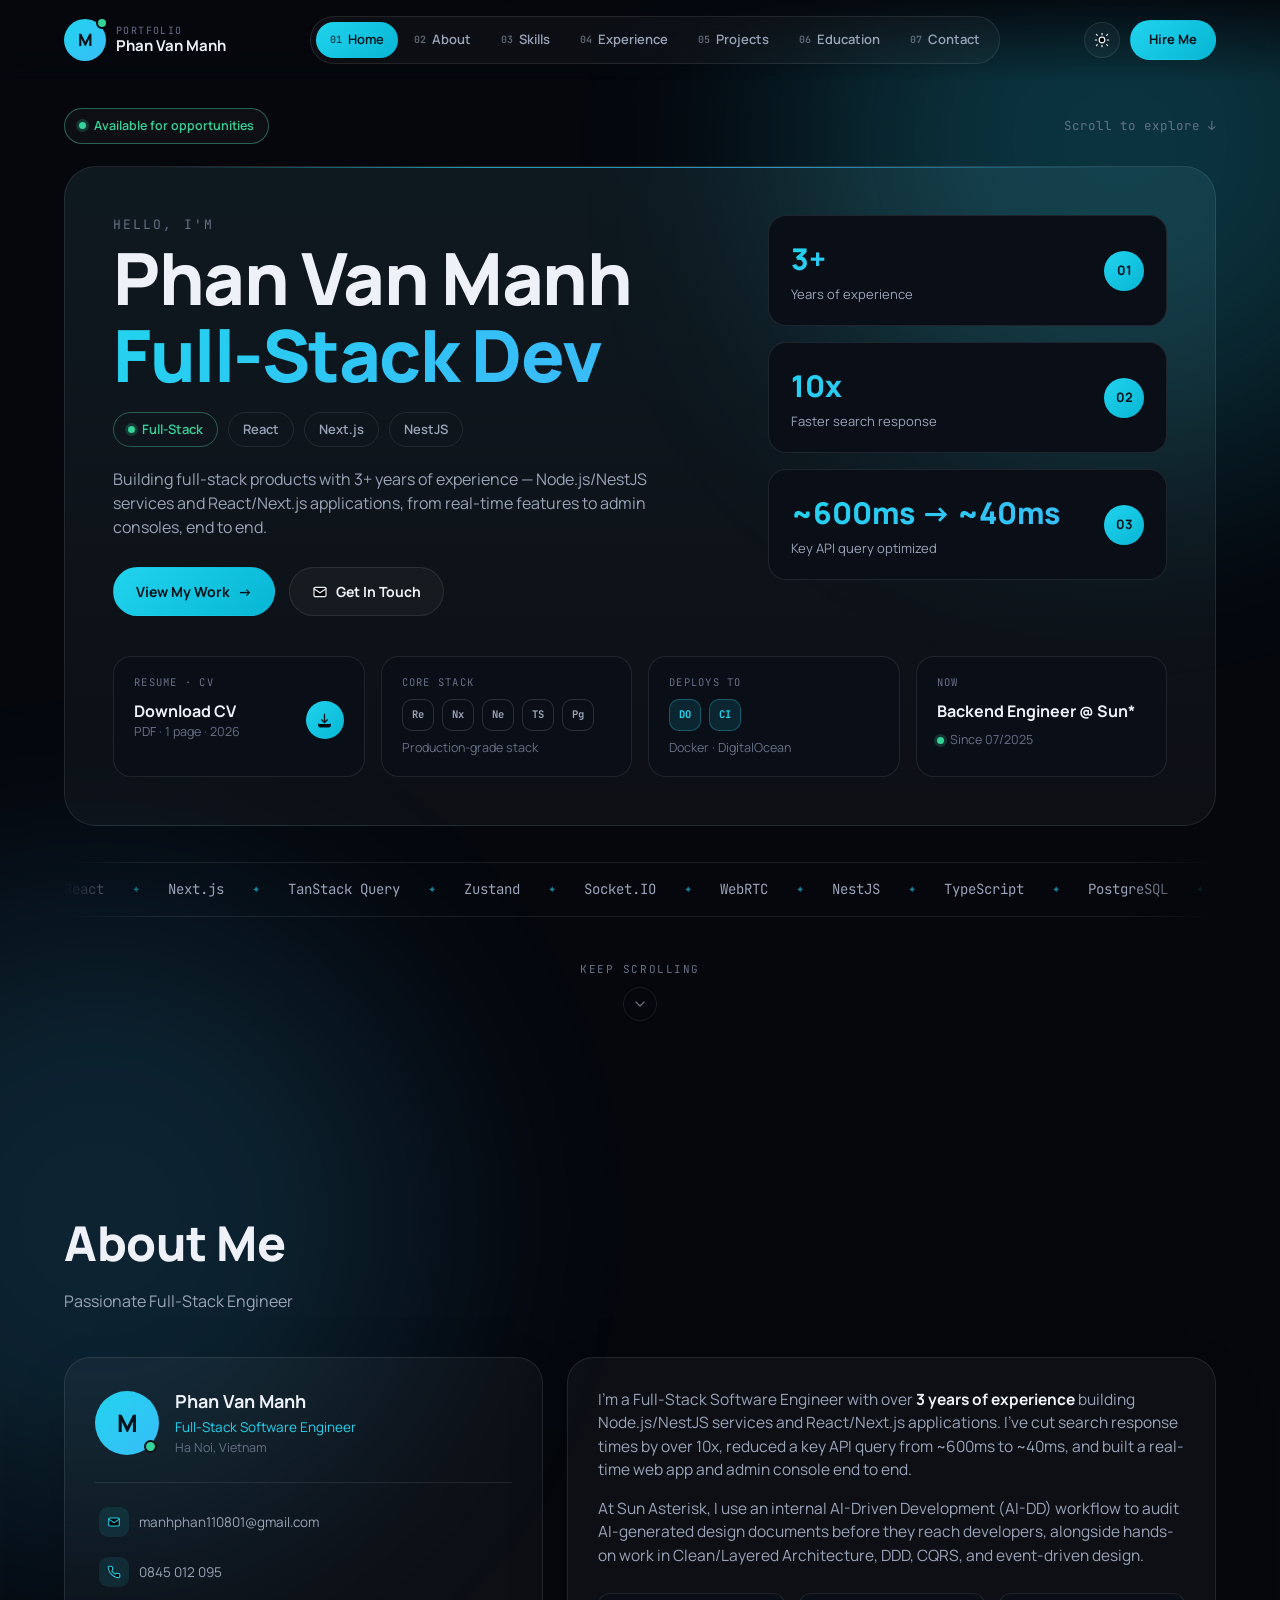
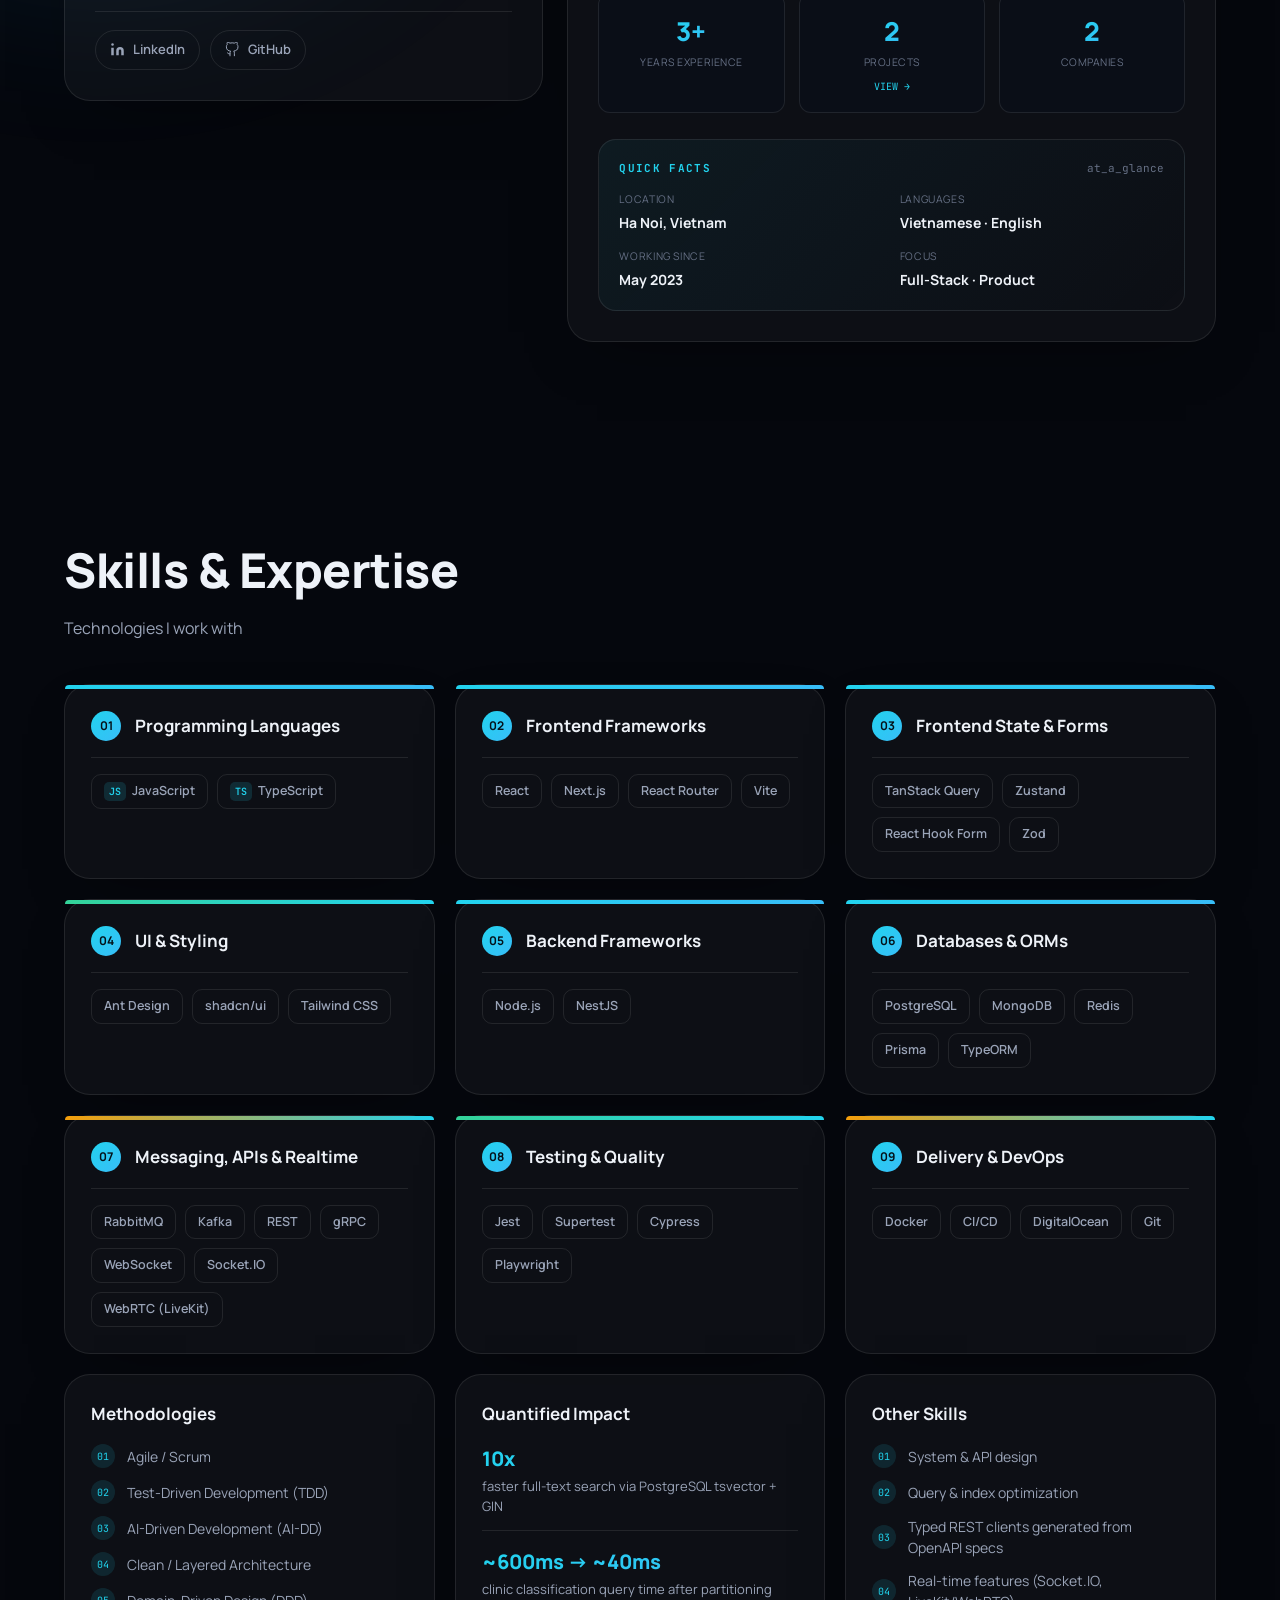
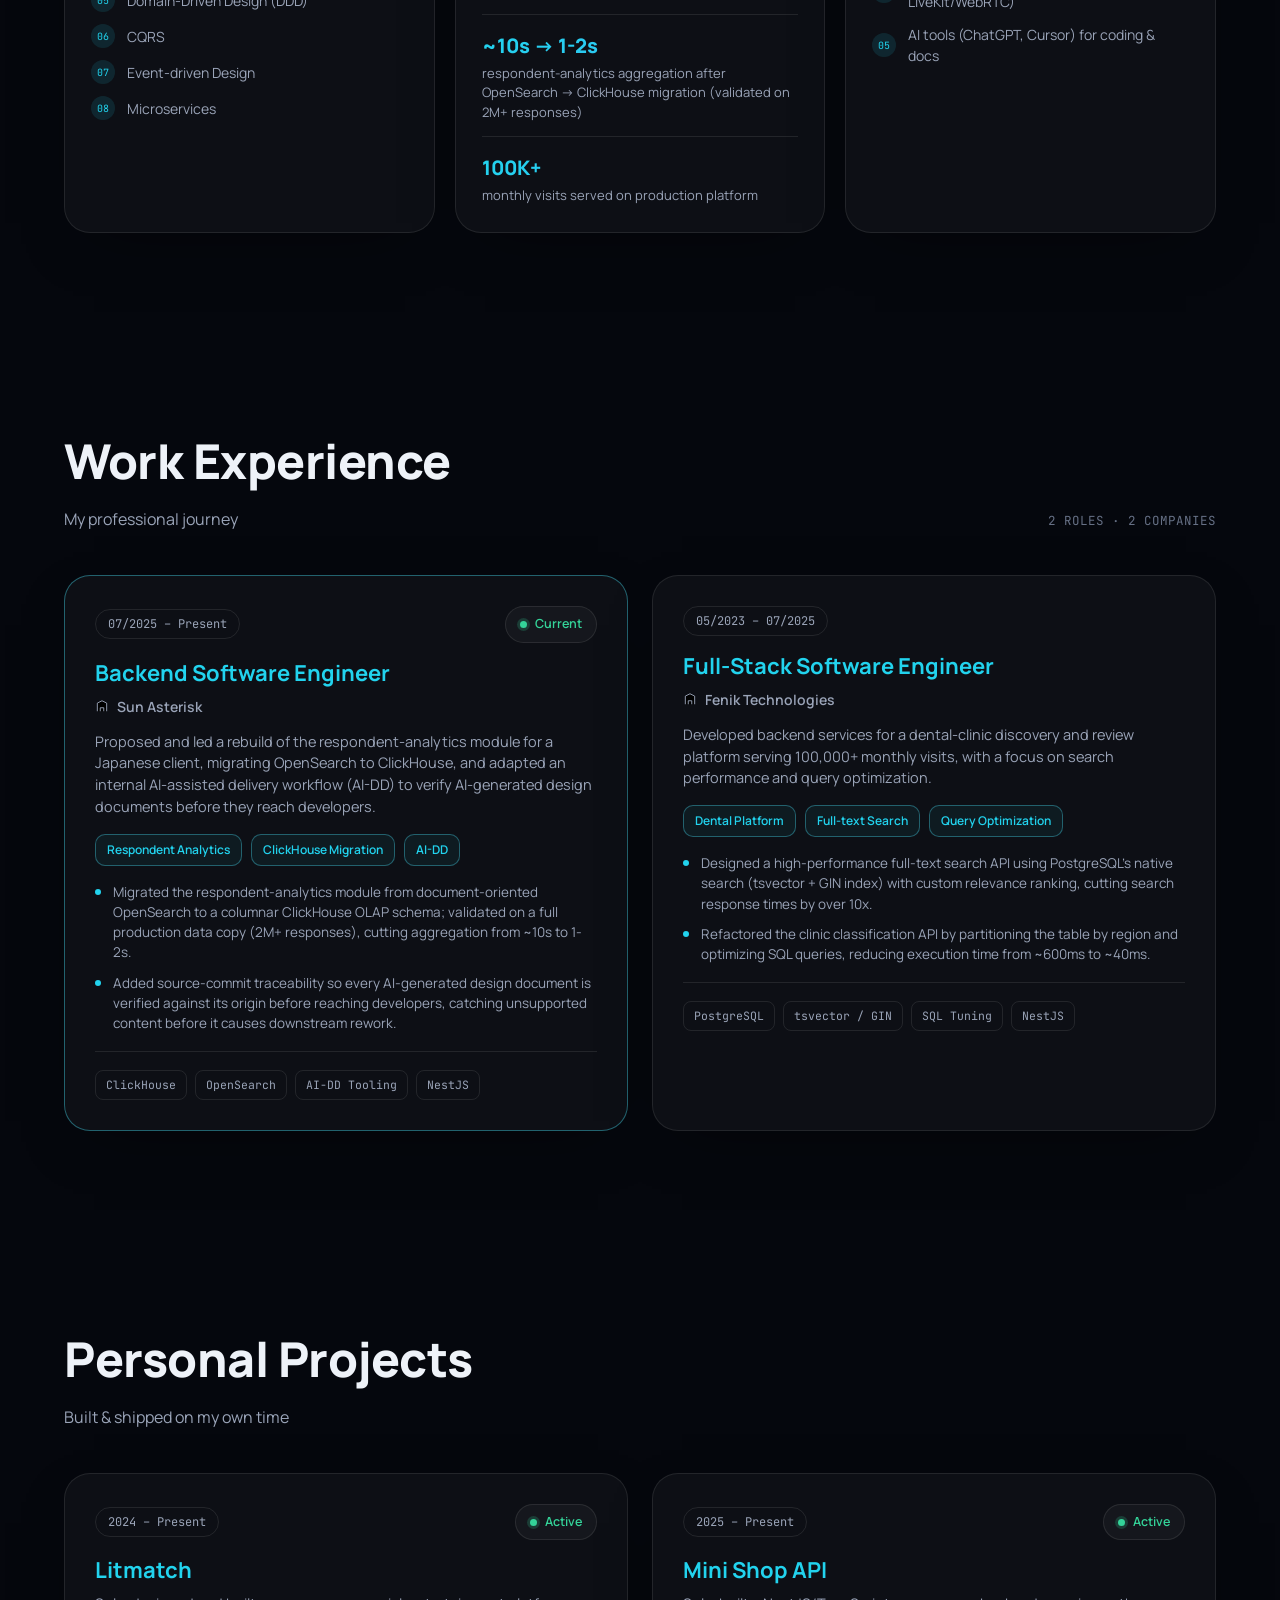
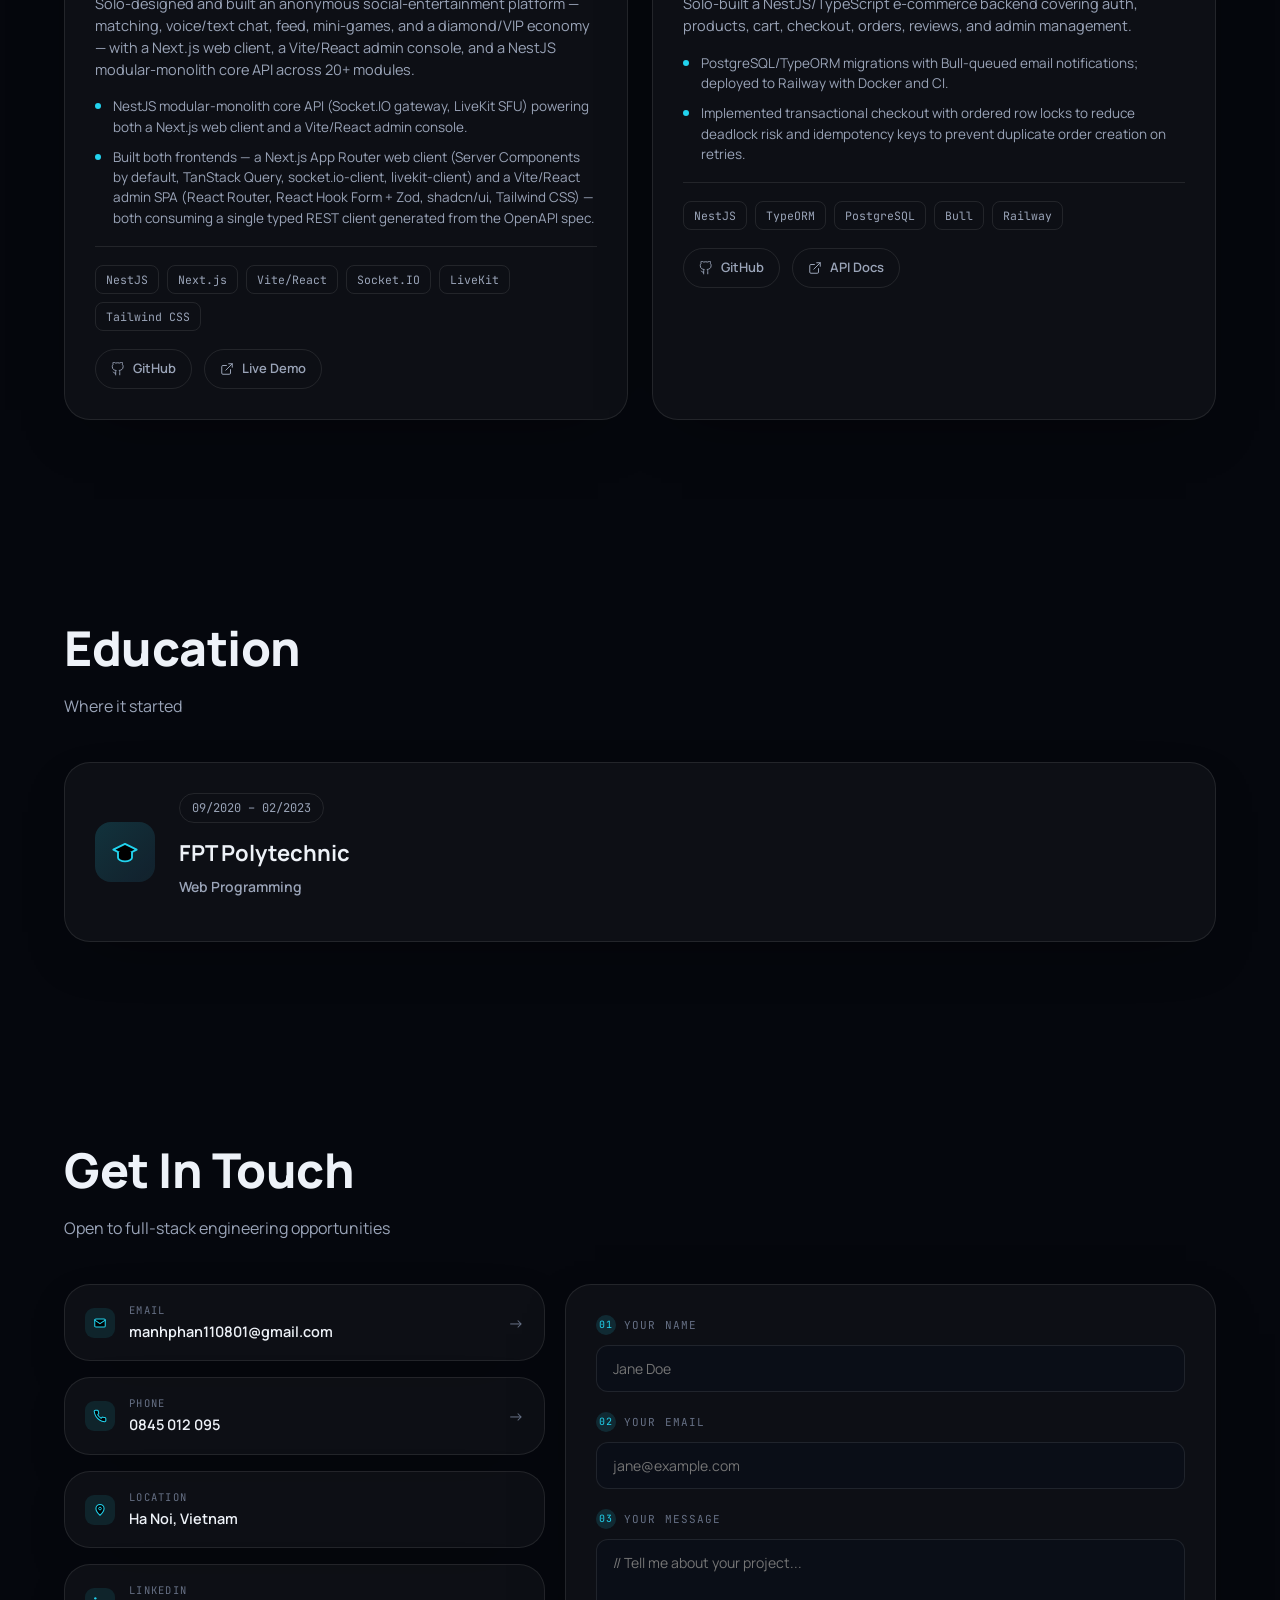
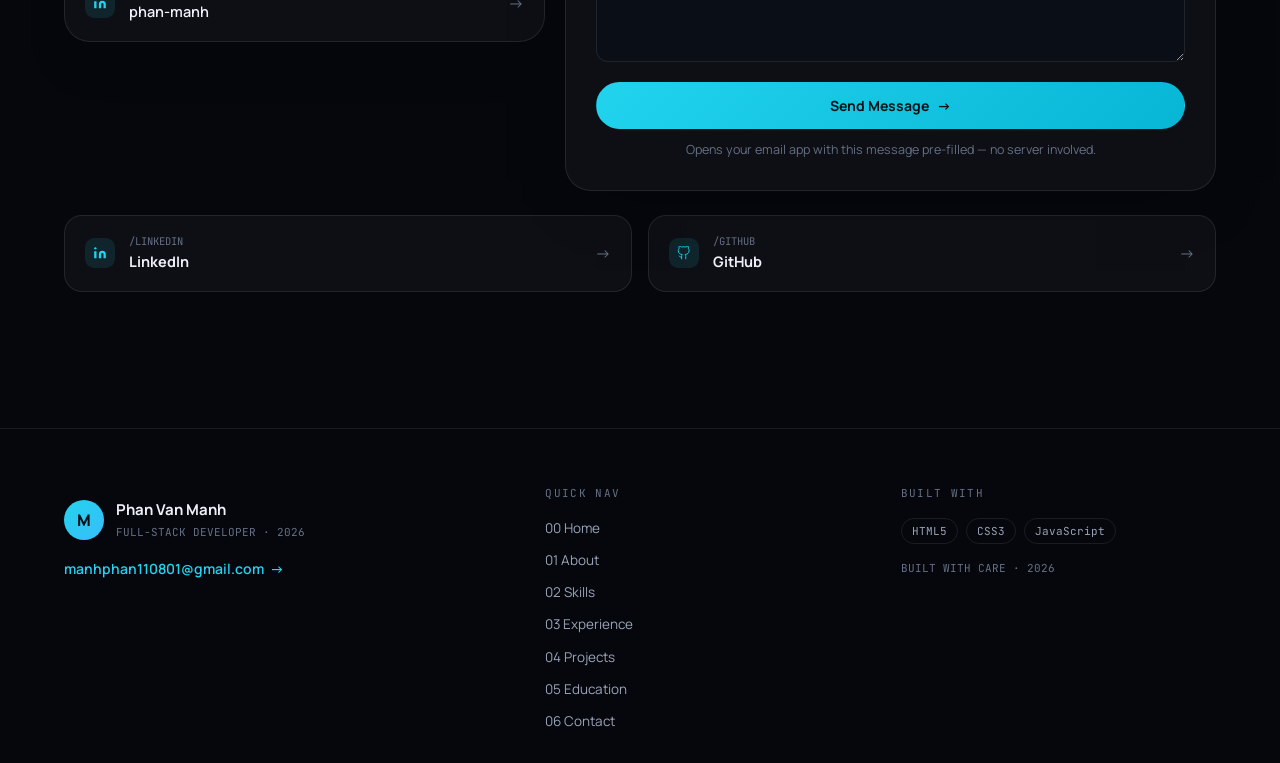
==== index.html @ 309cb103 "Initial portfolio site for Phan Van Manh (Full-Stack Developer)" ====
<!DOCTYPE html>
<html lang="en">
<head>
<meta charset="UTF-8" />
<meta name="viewport" content="width=device-width, initial-scale=1.0" />
<title>Phan Van Manh — Full-Stack Developer</title>
<meta name="description" content="Phan Van Manh — Full-Stack Software Engineer specializing in React, Next.js, Node.js, NestJS and end-to-end product development." />
<link rel="icon" href="assets/favicon.svg" type="image/svg+xml" />
<link rel="preconnect" href="https://fonts.googleapis.com" />
<link rel="preconnect" href="https://fonts.gstatic.com" crossorigin />
<link href="https://fonts.googleapis.com/css2?family=JetBrains+Mono:wght@400;500;600;700&family=Manrope:wght@400;500;600;700;800&display=swap" rel="stylesheet" />
<link rel="stylesheet" href="assets/css/styles.css" />
</head>
<body>
<a class="skip-link" href="#main">Skip to content</a>
<div class="bg-glow bg-glow-cyan" aria-hidden="true"></div>
<div class="bg-glow bg-glow-blue" aria-hidden="true"></div>

<header class="site-header" id="top">
  <div class="nav-wrap container">
    <a class="brand" href="#top" aria-label="Phan Van Manh — home">
      <span class="brand-avatar">M<i class="brand-dot"></i></span>
      <span class="brand-text">
        <span class="brand-kicker">PORTFOLIO</span>
        <span class="brand-name">Phan Van Manh</span>
      </span>
    </a>

    <nav class="nav-pill" id="primary-nav" aria-label="Primary">
      <a href="#home" data-nav="home"><i>01</i>Home</a>
      <a href="#about" data-nav="about"><i>02</i>About</a>
      <a href="#skills" data-nav="skills"><i>03</i>Skills</a>
      <a href="#experience" data-nav="experience"><i>04</i>Experience</a>
      <a href="#projects" data-nav="projects"><i>05</i>Projects</a>
      <a href="#education" data-nav="education"><i>06</i>Education</a>
      <a href="#contact" data-nav="contact"><i>07</i>Contact</a>
    </nav>

    <div class="nav-actions">
      <button class="theme-toggle" id="theme-toggle" type="button" aria-label="Toggle theme">
        <svg viewBox="0 0 24 24" class="icon-sun"><path d="M12 4V2M12 22v-2M4 12H2M22 12h-2M5 5 3.6 3.6M20.4 20.4 19 19M5 19l-1.4 1.4M20.4 3.6 19 5" stroke="currentColor" stroke-width="1.8" stroke-linecap="round"/><circle cx="12" cy="12" r="4.2" stroke="currentColor" stroke-width="1.8"/></svg>
      </button>
      <a class="btn btn-primary btn-sm" href="#contact">Hire Me</a>
    </div>

    <button class="menu-btn" id="menu-btn" type="button" aria-label="Open navigation" aria-expanded="false" aria-controls="primary-nav">
      <svg viewBox="0 0 24 24"><path d="M4 7h16M4 12h16M4 17h16" stroke="currentColor" stroke-width="1.8" stroke-linecap="round"/></svg>
    </button>
  </div>
</header>

<main id="main">

  <!-- ============ HERO ============ -->
  <section class="hero container" id="home">
    <div class="hero-top-row">
      <span class="badge badge-live"><i class="dot dot-green"></i>Available for opportunities</span>
      <span class="scroll-hint">Scroll to explore <span aria-hidden="true">&darr;</span></span>
    </div>

    <div class="hero-card">
      <div class="hero-grid">
        <div class="hero-copy">
          <p class="eyebrow">HELLO, I'M</p>
          <h1 class="hero-name">Phan Van Manh</h1>
          <h2 class="hero-role">Full-Stack Dev</h2>

          <div class="pill-row">
            <span class="pill pill-accent"><i class="dot dot-green"></i>Full-Stack</span>
            <span class="pill">React</span>
            <span class="pill">Next.js</span>
            <span class="pill">NestJS</span>
          </div>

          <p class="hero-desc">
            Building full-stack products with 3+ years of experience &mdash; Node.js/NestJS
            services and React/Next.js applications, from real-time features to admin
            consoles, end to end.
          </p>

          <div class="hero-actions">
            <a class="btn btn-primary" href="#projects">View My Work <span aria-hidden="true">&rarr;</span></a>
            <a class="btn btn-ghost" href="#contact"><svg class="btn-icon" viewBox="0 0 24 24"><rect x="3" y="5" width="18" height="14" rx="2" stroke="currentColor" stroke-width="1.8"/><path d="m3 7 9 6 9-6" stroke="currentColor" stroke-width="1.8" stroke-linecap="round"/></svg>Get In Touch</a>
          </div>
        </div>

        <div class="hero-stats">
          <div class="stat-card">
            <div class="stat-body">
              <strong class="stat-num">3+</strong>
              <span class="stat-label">Years of experience</span>
            </div>
            <span class="stat-index">01</span>
          </div>
          <div class="stat-card">
            <div class="stat-body">
              <strong class="stat-num">10x</strong>
              <span class="stat-label">Faster search response</span>
            </div>
            <span class="stat-index">02</span>
          </div>
          <div class="stat-card">
            <div class="stat-body">
              <strong class="stat-num">~600ms &rarr; ~40ms</strong>
              <span class="stat-label">Key API query optimized</span>
            </div>
            <span class="stat-index">03</span>
          </div>
        </div>
      </div>

      <div class="hero-info-row">
        <div class="info-card info-cv">
          <span class="mini-label">RESUME &middot; CV</span>
          <div class="info-cv-row">
            <div>
              <strong>Download CV</strong>
              <span class="info-sub">PDF &middot; 1 page &middot; 2026</span>
            </div>
            <a class="icon-btn" href="assets/cv/Phan_Van_Manh_CV_Fullstack.pdf" download aria-label="Download CV">
              <svg viewBox="0 0 24 24"><path d="M12 3v12m0 0 4-4m-4 4-4-4M4 17v2a2 2 0 0 0 2 2h12a2 2 0 0 0 2-2v-2" stroke="currentColor" stroke-width="1.8" stroke-linecap="round" stroke-linejoin="round"/></svg>
            </a>
          </div>
        </div>

        <div class="info-card">
          <span class="mini-label">CORE STACK</span>
          <div class="stack-icons">
            <span class="stack-ico" title="React">Re</span>
            <span class="stack-ico" title="Next.js">Nx</span>
            <span class="stack-ico" title="NestJS">Ne</span>
            <span class="stack-ico" title="TypeScript">TS</span>
            <span class="stack-ico" title="PostgreSQL">Pg</span>
          </div>
          <span class="info-sub">Production-grade stack</span>
        </div>

        <div class="info-card">
          <span class="mini-label">DEPLOYS TO</span>
          <div class="stack-icons">
            <span class="stack-ico stack-ico-fill">DO</span>
            <span class="stack-ico stack-ico-fill">CI</span>
          </div>
          <span class="info-sub">Docker &middot; DigitalOcean</span>
        </div>

        <div class="info-card">
          <span class="mini-label">NOW</span>
          <strong>Backend Engineer @ Sun*</strong>
          <span class="info-sub"><i class="dot dot-green"></i>Since 07/2025</span>
        </div>
      </div>
    </div>

    <div class="marquee" aria-hidden="true">
      <div class="marquee-track">
        <span>React</span><i>&#10022;</i><span>Next.js</span><i>&#10022;</i><span>TanStack Query</span><i>&#10022;</i>
        <span>Zustand</span><i>&#10022;</i><span>Socket.IO</span><i>&#10022;</i><span>WebRTC</span><i>&#10022;</i>
        <span>NestJS</span><i>&#10022;</i><span>TypeScript</span><i>&#10022;</i><span>PostgreSQL</span><i>&#10022;</i>
        <span>Docker</span><i>&#10022;</i><span>CI/CD</span><i>&#10022;</i>
        <span>React</span><i>&#10022;</i><span>Next.js</span><i>&#10022;</i><span>TanStack Query</span><i>&#10022;</i>
        <span>Zustand</span><i>&#10022;</i><span>Socket.IO</span><i>&#10022;</i><span>WebRTC</span><i>&#10022;</i>
        <span>NestJS</span><i>&#10022;</i><span>TypeScript</span><i>&#10022;</i><span>PostgreSQL</span><i>&#10022;</i>
        <span>Docker</span><i>&#10022;</i><span>CI/CD</span><i>&#10022;</i>
      </div>
    </div>

    <div class="keep-scrolling">
      <span>KEEP SCROLLING</span>
      <a href="#about" aria-label="Scroll to about section" class="scroll-arrow"><svg viewBox="0 0 24 24"><path d="M6 9l6 6 6-6" stroke="currentColor" stroke-width="1.8" stroke-linecap="round" stroke-linejoin="round"/></svg></a>
    </div>
  </section>

  <!-- ============ ABOUT ============ -->
  <section class="section container" id="about">
    <h2 class="section-title">About Me</h2>
    <p class="section-sub">Passionate Full-Stack Engineer</p>

    <div class="about-grid">
      <div class="card profile-card">
        <div class="profile-head">
          <span class="profile-avatar">M<i class="avatar-dot"></i></span>
          <div>
            <strong class="profile-name">Phan Van Manh</strong>
            <span class="profile-role">Full-Stack Software Engineer</span>
            <span class="profile-loc">Ha Noi, Vietnam</span>
          </div>
        </div>
        <div class="profile-rows">
          <a class="profile-row" href="mailto:manhphan110801@gmail.com">
            <span class="row-ico"><svg viewBox="0 0 24 24"><rect x="3" y="5" width="18" height="14" rx="2" stroke="currentColor" stroke-width="1.8"/><path d="m3 7 9 6 9-6" stroke="currentColor" stroke-width="1.8" stroke-linecap="round"/></svg></span>
            manhphan110801@gmail.com
          </a>
          <a class="profile-row" href="tel:+84845012095">
            <span class="row-ico"><svg viewBox="0 0 24 24"><path d="M22 16.9v3a2 2 0 0 1-2.2 2 19.8 19.8 0 0 1-8.6-3.1 19.5 19.5 0 0 1-6-6A19.8 19.8 0 0 1 2.1 4.2 2 2 0 0 1 4.1 2h3a2 2 0 0 1 2 1.7c.1.9.3 1.8.6 2.7a2 2 0 0 1-.4 2.1L8 9.9a16 16 0 0 0 6 6l1.4-1.4a2 2 0 0 1 2.1-.4c.9.3 1.8.5 2.7.6a2 2 0 0 1 1.8 2Z" stroke="currentColor" stroke-width="1.8" stroke-linecap="round" stroke-linejoin="round"/></svg></span>
            0845 012 095
          </a>
        </div>
        <div class="social-row">
          <a class="social-chip" href="https://www.linkedin.com/in/phan-manh-34a107269/" target="_blank" rel="noopener">
            <svg viewBox="0 0 24 24"><path d="M16 8a6 6 0 0 1 6 6v7h-4v-7a2 2 0 0 0-4 0v7h-4v-7a6 6 0 0 1 6-6ZM2 9h4v12H2z" fill="currentColor"/><circle cx="4" cy="4" r="2" fill="currentColor"/></svg>
            LinkedIn
          </a>
          <a class="social-chip" href="https://github.com/ducmanh001" target="_blank" rel="noopener">
            <svg viewBox="0 0 24 24"><path d="M15 22v-4a4.8 4.8 0 0 0-1-3.5c3.3-.4 6.8-1.6 6.8-7A5.4 5.4 0 0 0 19.4 4 5 5 0 0 0 19.3.5S18.2.1 15 1.8a13.4 13.4 0 0 0-7 0C4.8.1 3.7.5 3.7.5A5 5 0 0 0 3.6 4a5.4 5.4 0 0 0-1.4 3.7c0 5.3 3.5 6.5 6.8 6.9a4.8 4.8 0 0 0-1 3.5v4" stroke="currentColor" stroke-width="1.6" stroke-linecap="round" stroke-linejoin="round" fill="none"/><path d="M8 19c-3 .9-3-1.5-4.2-2" stroke="currentColor" stroke-width="1.6" stroke-linecap="round" fill="none"/></svg>
            GitHub
          </a>
        </div>
      </div>

      <div class="card bio-card">
        <p>
          I'm a Full-Stack Software Engineer with over <strong>3 years of experience</strong>
          building Node.js/NestJS services and React/Next.js applications. I've cut search
          response times by over 10x, reduced a key API query from ~600ms to ~40ms, and built
          a real-time web app and admin console end to end.
        </p>
        <p>
          At Sun Asterisk, I use an internal AI-Driven Development (AI-DD) workflow to audit
          AI-generated design documents before they reach developers, alongside hands-on work in
          Clean/Layered Architecture, DDD, CQRS, and event-driven design.
        </p>

        <div class="stats-row">
          <div class="stat-box">
            <strong>3+</strong>
            <span>YEARS EXPERIENCE</span>
          </div>
          <div class="stat-box">
            <strong>2</strong>
            <span>PROJECTS</span>
            <a href="#projects" class="stat-view">VIEW <span aria-hidden="true">&rarr;</span></a>
          </div>
          <div class="stat-box">
            <strong>2</strong>
            <span>COMPANIES</span>
          </div>
        </div>

        <div class="quick-facts">
          <div class="quick-facts-head">
            <span>QUICK FACTS</span>
            <span class="quick-facts-tag">at_a_glance</span>
          </div>
          <div class="quick-facts-grid">
            <div><span>LOCATION</span><strong>Ha Noi, Vietnam</strong></div>
            <div><span>LANGUAGES</span><strong>Vietnamese &middot; English</strong></div>
            <div><span>WORKING SINCE</span><strong>May 2023</strong></div>
            <div><span>FOCUS</span><strong>Full-Stack &middot; Product</strong></div>
          </div>
        </div>
      </div>
    </div>
  </section>

  <!-- ============ SKILLS ============ -->
  <section class="section container" id="skills">
    <h2 class="section-title">Skills &amp; Expertise</h2>
    <p class="section-sub">Technologies I work with</p>

    <div class="skills-grid">
      <article class="card skill-card">
        <div class="skill-top bar-cyan">
          <span class="skill-index">01</span>
          <h3>Programming Languages</h3>
        </div>
        <div class="tag-list">
          <span class="tag"><i class="tag-ico">JS</i>JavaScript</span>
          <span class="tag"><i class="tag-ico">TS</i>TypeScript</span>
        </div>
      </article>

      <article class="card skill-card">
        <div class="skill-top bar-cyan">
          <span class="skill-index">02</span>
          <h3>Frontend Frameworks</h3>
        </div>
        <div class="tag-list">
          <span class="tag">React</span>
          <span class="tag">Next.js</span>
          <span class="tag">React Router</span>
          <span class="tag">Vite</span>
        </div>
      </article>

      <article class="card skill-card">
        <div class="skill-top bar-cyan">
          <span class="skill-index">03</span>
          <h3>Frontend State &amp; Forms</h3>
        </div>
        <div class="tag-list">
          <span class="tag">TanStack Query</span>
          <span class="tag">Zustand</span>
          <span class="tag">React Hook Form</span>
          <span class="tag">Zod</span>
        </div>
      </article>

      <article class="card skill-card">
        <div class="skill-top bar-teal">
          <span class="skill-index">04</span>
          <h3>UI &amp; Styling</h3>
        </div>
        <div class="tag-list">
          <span class="tag">Ant Design</span>
          <span class="tag">shadcn/ui</span>
          <span class="tag">Tailwind CSS</span>
        </div>
      </article>

      <article class="card skill-card">
        <div class="skill-top bar-cyan">
          <span class="skill-index">05</span>
          <h3>Backend Frameworks</h3>
        </div>
        <div class="tag-list">
          <span class="tag">Node.js</span>
          <span class="tag">NestJS</span>
        </div>
      </article>

      <article class="card skill-card">
        <div class="skill-top bar-cyan">
          <span class="skill-index">06</span>
          <h3>Databases &amp; ORMs</h3>
        </div>
        <div class="tag-list">
          <span class="tag">PostgreSQL</span>
          <span class="tag">MongoDB</span>
          <span class="tag">Redis</span>
          <span class="tag">Prisma</span>
          <span class="tag">TypeORM</span>
        </div>
      </article>

      <article class="card skill-card">
        <div class="skill-top bar-warm">
          <span class="skill-index">07</span>
          <h3>Messaging, APIs &amp; Realtime</h3>
        </div>
        <div class="tag-list">
          <span class="tag">RabbitMQ</span>
          <span class="tag">Kafka</span>
          <span class="tag">REST</span>
          <span class="tag">gRPC</span>
          <span class="tag">WebSocket</span>
          <span class="tag">Socket.IO</span>
          <span class="tag">WebRTC (LiveKit)</span>
        </div>
      </article>

      <article class="card skill-card">
        <div class="skill-top bar-teal">
          <span class="skill-index">08</span>
          <h3>Testing &amp; Quality</h3>
        </div>
        <div class="tag-list">
          <span class="tag">Jest</span>
          <span class="tag">Supertest</span>
          <span class="tag">Cypress</span>
          <span class="tag">Playwright</span>
        </div>
      </article>

      <article class="card skill-card">
        <div class="skill-top bar-warm">
          <span class="skill-index">09</span>
          <h3>Delivery &amp; DevOps</h3>
        </div>
        <div class="tag-list">
          <span class="tag">Docker</span>
          <span class="tag">CI/CD</span>
          <span class="tag">DigitalOcean</span>
          <span class="tag">Git</span>
        </div>
      </article>
    </div>

    <div class="skills-grid skills-grid-row2">
      <div class="card soft-card">
        <h3>Methodologies</h3>
        <ul class="check-list">
          <li><i>01</i>Agile / Scrum</li>
          <li><i>02</i>Test-Driven Development (TDD)</li>
          <li><i>03</i>AI-Driven Development (AI-DD)</li>
          <li><i>04</i>Clean / Layered Architecture</li>
          <li><i>05</i>Domain-Driven Design (DDD)</li>
          <li><i>06</i>CQRS</li>
          <li><i>07</i>Event-driven Design</li>
          <li><i>08</i>Microservices</li>
        </ul>
      </div>

      <div class="card highlight-card">
        <h3>Quantified Impact</h3>
        <div class="highlight-list">
          <div class="highlight-row">
            <strong>10x</strong>
            <span>faster full-text search via PostgreSQL tsvector + GIN</span>
          </div>
          <div class="highlight-row">
            <strong>~600ms &rarr; ~40ms</strong>
            <span>clinic classification query time after partitioning</span>
          </div>
          <div class="highlight-row">
            <strong>~10s &rarr; 1-2s</strong>
            <span>respondent-analytics aggregation after OpenSearch &rarr; ClickHouse migration (validated on 2M+ responses)</span>
          </div>
          <div class="highlight-row">
            <strong>100K+</strong>
            <span>monthly visits served on production platform</span>
          </div>
        </div>
      </div>

      <div class="card other-card">
        <h3>Other Skills</h3>
        <ul class="check-list">
          <li><i>01</i>System &amp; API design</li>
          <li><i>02</i>Query &amp; index optimization</li>
          <li><i>03</i>Typed REST clients generated from OpenAPI specs</li>
          <li><i>04</i>Real-time features (Socket.IO, LiveKit/WebRTC)</li>
          <li><i>05</i>AI tools (ChatGPT, Cursor) for coding &amp; docs</li>
        </ul>
      </div>
    </div>
  </section>

  <!-- ============ EXPERIENCE ============ -->
  <section class="section container" id="experience">
    <div class="section-head-row">
      <div>
        <h2 class="section-title">Work Experience</h2>
        <p class="section-sub">My professional journey</p>
      </div>
      <span class="section-meta">2 ROLES &middot; 2 COMPANIES</span>
    </div>

    <div class="experience-grid">
      <article class="card exp-card exp-card-current">
        <div class="exp-top">
          <span class="date-pill">07/2025 &ndash; Present</span>
          <span class="badge badge-current"><i class="dot dot-green"></i>Current</span>
        </div>
        <h3 class="exp-role">Backend Software Engineer</h3>
        <span class="exp-company"><svg viewBox="0 0 24 24" class="row-ico-sm"><path d="M4 21V7l8-4 8 4v14M9 21v-6h6v6" stroke="currentColor" stroke-width="1.6" stroke-linejoin="round"/></svg>Sun Asterisk</span>
        <p class="exp-desc">
          Proposed and led a rebuild of the respondent-analytics module for a Japanese client,
          migrating OpenSearch to ClickHouse, and adapted an internal AI-assisted delivery workflow
          (AI-DD) to verify AI-generated design documents before they reach developers.
        </p>
        <div class="tag-list tag-list-sm">
          <span class="tag tag-accent">Respondent Analytics</span>
          <span class="tag tag-accent">ClickHouse Migration</span>
          <span class="tag tag-accent">AI-DD</span>
        </div>
        <ul class="bullet-list">
          <li>Migrated the respondent-analytics module from document-oriented OpenSearch to a columnar ClickHouse OLAP schema; validated on a full production data copy (2M+ responses), cutting aggregation from ~10s to 1-2s.</li>
          <li>Added source-commit traceability so every AI-generated design document is verified against its origin before reaching developers, catching unsupported content before it causes downstream rework.</li>
        </ul>
        <div class="tech-tags">
          <span>ClickHouse</span><span>OpenSearch</span><span>AI-DD Tooling</span><span>NestJS</span>
        </div>
      </article>

      <article class="card exp-card">
        <div class="exp-top">
          <span class="date-pill">05/2023 &ndash; 07/2025</span>
        </div>
        <h3 class="exp-role">Full-Stack Software Engineer</h3>
        <span class="exp-company"><svg viewBox="0 0 24 24" class="row-ico-sm"><path d="M4 21V7l8-4 8 4v14M9 21v-6h6v6" stroke="currentColor" stroke-width="1.6" stroke-linejoin="round"/></svg>Fenik Technologies</span>
        <p class="exp-desc">
          Developed backend services for a dental-clinic discovery and review platform serving
          100,000+ monthly visits, with a focus on search performance and query optimization.
        </p>
        <div class="tag-list tag-list-sm">
          <span class="tag tag-accent">Dental Platform</span>
          <span class="tag tag-accent">Full-text Search</span>
          <span class="tag tag-accent">Query Optimization</span>
        </div>
        <ul class="bullet-list">
          <li>Designed a high-performance full-text search API using PostgreSQL's native search (tsvector + GIN index) with custom relevance ranking, cutting search response times by over 10x.</li>
          <li>Refactored the clinic classification API by partitioning the table by region and optimizing SQL queries, reducing execution time from ~600ms to ~40ms.</li>
        </ul>
        <div class="tech-tags">
          <span>PostgreSQL</span><span>tsvector / GIN</span><span>SQL Tuning</span><span>NestJS</span>
        </div>
      </article>
    </div>
  </section>

  <!-- ============ PROJECTS ============ -->
  <section class="section container" id="projects">
    <h2 class="section-title">Personal Projects</h2>
    <p class="section-sub">Built &amp; shipped on my own time</p>

    <div class="projects-grid">
      <article class="card project-card">
        <div class="exp-top">
          <span class="date-pill">2024 &ndash; Present</span>
          <span class="badge badge-current"><i class="dot dot-green"></i>Active</span>
        </div>
        <h3 class="exp-role">Litmatch</h3>
        <p class="exp-desc">
          Solo-designed and built an anonymous social-entertainment platform &mdash; matching,
          voice/text chat, feed, mini-games, and a diamond/VIP economy &mdash; with a Next.js web
          client, a Vite/React admin console, and a NestJS modular-monolith core API across
          20+ modules.
        </p>
        <ul class="bullet-list">
          <li>NestJS modular-monolith core API (Socket.IO gateway, LiveKit SFU) powering both a Next.js web client and a Vite/React admin console.</li>
          <li>Built both frontends &mdash; a Next.js App Router web client (Server Components by default, TanStack Query, socket.io-client, livekit-client) and a Vite/React admin SPA (React Router, React Hook Form + Zod, shadcn/ui, Tailwind CSS) &mdash; both consuming a single typed REST client generated from the OpenAPI spec.</li>
        </ul>
        <div class="tech-tags">
          <span>NestJS</span><span>Next.js</span><span>Vite/React</span><span>Socket.IO</span><span>LiveKit</span><span>Tailwind CSS</span>
        </div>
        <div class="project-links">
          <a href="https://github.com/ducmanh001/litmatch" target="_blank" rel="noopener">
            <svg viewBox="0 0 24 24"><path d="M15 22v-4a4.8 4.8 0 0 0-1-3.5c3.3-.4 6.8-1.6 6.8-7A5.4 5.4 0 0 0 19.4 4 5 5 0 0 0 19.3.5S18.2.1 15 1.8a13.4 13.4 0 0 0-7 0C4.8.1 3.7.5 3.7.5A5 5 0 0 0 3.6 4a5.4 5.4 0 0 0-1.4 3.7c0 5.3 3.5 6.5 6.8 6.9a4.8 4.8 0 0 0-1 3.5v4" stroke="currentColor" stroke-width="1.6" stroke-linecap="round" stroke-linejoin="round" fill="none"/><path d="M8 19c-3 .9-3-1.5-4.2-2" stroke="currentColor" stroke-width="1.6" stroke-linecap="round" fill="none"/></svg>
            GitHub
          </a>
          <a href="https://litmatch-web.manhphan110801.workers.dev/" target="_blank" rel="noopener">
            <svg viewBox="0 0 24 24"><path d="M15 3h6v6M10 14 21 3M18 13v6a2 2 0 0 1-2 2H5a2 2 0 0 1-2-2V8a2 2 0 0 1 2-2h6" stroke="currentColor" stroke-width="1.7" stroke-linecap="round" stroke-linejoin="round" fill="none"/></svg>
            Live Demo
          </a>
        </div>
      </article>

      <article class="card project-card">
        <div class="exp-top">
          <span class="date-pill">2025 &ndash; Present</span>
          <span class="badge badge-current"><i class="dot dot-green"></i>Active</span>
        </div>
        <h3 class="exp-role">Mini Shop API</h3>
        <p class="exp-desc">
          Solo-built a NestJS/TypeScript e-commerce backend covering auth, products, cart,
          checkout, orders, reviews, and admin management.
        </p>
        <ul class="bullet-list">
          <li>PostgreSQL/TypeORM migrations with Bull-queued email notifications; deployed to Railway with Docker and CI.</li>
          <li>Implemented transactional checkout with ordered row locks to reduce deadlock risk and idempotency keys to prevent duplicate order creation on retries.</li>
        </ul>
        <div class="tech-tags">
          <span>NestJS</span><span>TypeORM</span><span>PostgreSQL</span><span>Bull</span><span>Railway</span>
        </div>
        <div class="project-links">
          <a href="https://github.com/ducmanh001/mini-shop-api" target="_blank" rel="noopener">
            <svg viewBox="0 0 24 24"><path d="M15 22v-4a4.8 4.8 0 0 0-1-3.5c3.3-.4 6.8-1.6 6.8-7A5.4 5.4 0 0 0 19.4 4 5 5 0 0 0 19.3.5S18.2.1 15 1.8a13.4 13.4 0 0 0-7 0C4.8.1 3.7.5 3.7.5A5 5 0 0 0 3.6 4a5.4 5.4 0 0 0-1.4 3.7c0 5.3 3.5 6.5 6.8 6.9a4.8 4.8 0 0 0-1 3.5v4" stroke="currentColor" stroke-width="1.6" stroke-linecap="round" stroke-linejoin="round" fill="none"/><path d="M8 19c-3 .9-3-1.5-4.2-2" stroke="currentColor" stroke-width="1.6" stroke-linecap="round" fill="none"/></svg>
            GitHub
          </a>
          <a href="https://mini-shop-api-production-e25a.up.railway.app/api-docs" target="_blank" rel="noopener">
            <svg viewBox="0 0 24 24"><path d="M15 3h6v6M10 14 21 3M18 13v6a2 2 0 0 1-2 2H5a2 2 0 0 1-2-2V8a2 2 0 0 1 2-2h6" stroke="currentColor" stroke-width="1.7" stroke-linecap="round" stroke-linejoin="round" fill="none"/></svg>
            API Docs
          </a>
        </div>
      </article>
    </div>
  </section>

  <!-- ============ EDUCATION ============ -->
  <section class="section container" id="education">
    <h2 class="section-title">Education</h2>
    <p class="section-sub">Where it started</p>

    <div class="card education-card">
      <div class="edu-icon">
        <svg viewBox="0 0 24 24"><path d="M22 10 12 5 2 10l10 5 10-5Z" stroke="currentColor" stroke-width="1.6" stroke-linejoin="round"/><path d="M6 12v5c0 1.5 2.7 3 6 3s6-1.5 6-3v-5" stroke="currentColor" stroke-width="1.6" stroke-linejoin="round"/></svg>
      </div>
      <div class="edu-body">
        <div class="exp-top">
          <span class="date-pill">09/2020 &ndash; 02/2023</span>
        </div>
        <h3 class="exp-role">FPT Polytechnic</h3>
        <span class="exp-company">Web Programming</span>
      </div>
    </div>
  </section>

  <!-- ============ CONTACT ============ -->
  <section class="section container" id="contact">
    <h2 class="section-title">Get In Touch</h2>
    <p class="section-sub">Open to full-stack engineering opportunities</p>

    <div class="contact-grid">
      <div class="contact-info-col">
        <div class="card info-mini-card">
          <span class="row-ico"><svg viewBox="0 0 24 24"><rect x="3" y="5" width="18" height="14" rx="2" stroke="currentColor" stroke-width="1.8"/><path d="m3 7 9 6 9-6" stroke="currentColor" stroke-width="1.8" stroke-linecap="round"/></svg></span>
          <div>
            <span class="mini-label">EMAIL</span>
            <a href="mailto:manhphan110801@gmail.com">manhphan110801@gmail.com</a>
          </div>
          <span aria-hidden="true" class="row-arrow">&rarr;</span>
        </div>
        <div class="card info-mini-card">
          <span class="row-ico"><svg viewBox="0 0 24 24"><path d="M22 16.9v3a2 2 0 0 1-2.2 2 19.8 19.8 0 0 1-8.6-3.1 19.5 19.5 0 0 1-6-6A19.8 19.8 0 0 1 2.1 4.2 2 2 0 0 1 4.1 2h3a2 2 0 0 1 2 1.7c.1.9.3 1.8.6 2.7a2 2 0 0 1-.4 2.1L8 9.9a16 16 0 0 0 6 6l1.4-1.4a2 2 0 0 1 2.1-.4c.9.3 1.8.5 2.7.6a2 2 0 0 1 1.8 2Z" stroke="currentColor" stroke-width="1.8" stroke-linecap="round" stroke-linejoin="round"/></svg></span>
          <div>
            <span class="mini-label">PHONE</span>
            <a href="tel:+84845012095">0845 012 095</a>
          </div>
          <span aria-hidden="true" class="row-arrow">&rarr;</span>
        </div>
        <div class="card info-mini-card">
          <span class="row-ico"><svg viewBox="0 0 24 24"><path d="M12 21s7-6.1 7-11.5A7 7 0 0 0 5 9.5C5 14.9 12 21 12 21Z" stroke="currentColor" stroke-width="1.8" stroke-linejoin="round"/><circle cx="12" cy="9.5" r="2.3" stroke="currentColor" stroke-width="1.6"/></svg></span>
          <div>
            <span class="mini-label">LOCATION</span>
            <strong>Ha Noi, Vietnam</strong>
          </div>
        </div>
        <div class="card info-mini-card">
          <span class="row-ico"><svg viewBox="0 0 24 24"><path d="M16 8a6 6 0 0 1 6 6v7h-4v-7a2 2 0 0 0-4 0v7h-4v-7a6 6 0 0 1 6-6ZM2 9h4v12H2z" fill="currentColor"/><circle cx="4" cy="4" r="2" fill="currentColor"/></svg></span>
          <div>
            <span class="mini-label">LINKEDIN</span>
            <a href="https://www.linkedin.com/in/phan-manh-34a107269/" target="_blank" rel="noopener">phan-manh</a>
          </div>
          <span aria-hidden="true" class="row-arrow">&rarr;</span>
        </div>
      </div>

      <form class="card contact-form" id="contact-form">
        <label class="form-field">
          <span><i class="field-num">01</i>YOUR NAME</span>
          <input type="text" name="name" placeholder="Jane Doe" required />
        </label>
        <label class="form-field">
          <span><i class="field-num">02</i>YOUR EMAIL</span>
          <input type="email" name="email" placeholder="jane@example.com" required />
        </label>
        <label class="form-field">
          <span><i class="field-num">03</i>YOUR MESSAGE</span>
          <textarea name="message" rows="5" placeholder="// Tell me about your project..." required></textarea>
        </label>
        <button class="btn btn-primary btn-block" type="submit">Send Message <span aria-hidden="true">&rarr;</span></button>
        <p class="form-hint">Opens your email app with this message pre-filled &mdash; no server involved.</p>
      </form>
    </div>

    <div class="social-strip">
      <a class="social-strip-item" href="https://www.linkedin.com/in/phan-manh-34a107269/" target="_blank" rel="noopener">
        <span class="row-ico"><svg viewBox="0 0 24 24"><path d="M16 8a6 6 0 0 1 6 6v7h-4v-7a2 2 0 0 0-4 0v7h-4v-7a6 6 0 0 1 6-6ZM2 9h4v12H2z" fill="currentColor"/><circle cx="4" cy="4" r="2" fill="currentColor"/></svg></span>
        <span>/LINKEDIN<strong>LinkedIn</strong></span>
        <span aria-hidden="true" class="row-arrow">&rarr;</span>
      </a>
      <a class="social-strip-item" href="https://github.com/ducmanh001" target="_blank" rel="noopener">
        <span class="row-ico"><svg viewBox="0 0 24 24"><path d="M15 22v-4a4.8 4.8 0 0 0-1-3.5c3.3-.4 6.8-1.6 6.8-7A5.4 5.4 0 0 0 19.4 4 5 5 0 0 0 19.3.5S18.2.1 15 1.8a13.4 13.4 0 0 0-7 0C4.8.1 3.7.5 3.7.5A5 5 0 0 0 3.6 4a5.4 5.4 0 0 0-1.4 3.7c0 5.3 3.5 6.5 6.8 6.9a4.8 4.8 0 0 0-1 3.5v4" stroke="currentColor" stroke-width="1.6" stroke-linecap="round" stroke-linejoin="round" fill="none"/><path d="M8 19c-3 .9-3-1.5-4.2-2" stroke="currentColor" stroke-width="1.6" stroke-linecap="round" fill="none"/></svg></span>
        <span>/GITHUB<strong>GitHub</strong></span>
        <span aria-hidden="true" class="row-arrow">&rarr;</span>
      </a>
    </div>
  </section>

</main>

<footer class="site-footer">
  <div class="container footer-grid">
    <div class="footer-brand">
      <div class="footer-brand-row">
        <span class="brand-avatar footer-avatar">M</span>
        <div>
          <strong>Phan Van Manh</strong>
          <span class="footer-role">FULL-STACK DEVELOPER &middot; {YEAR}</span>
        </div>
      </div>
      <a href="mailto:manhphan110801@gmail.com" class="footer-email">manhphan110801@gmail.com <span aria-hidden="true">&rarr;</span></a>
    </div>

    <div class="footer-col">
      <span class="footer-col-title">QUICK NAV</span>
      <a href="#home">00 Home</a>
      <a href="#about">01 About</a>
      <a href="#skills">02 Skills</a>
      <a href="#experience">03 Experience</a>
      <a href="#projects">04 Projects</a>
      <a href="#education">05 Education</a>
      <a href="#contact">06 Contact</a>
    </div>

    <div class="footer-col">
      <span class="footer-col-title">BUILT WITH</span>
      <div class="footer-tags">
        <span>HTML5</span><span>CSS3</span><span>JavaScript</span>
      </div>
      <span class="footer-note">BUILT WITH CARE &middot; <span id="footer-year">2026</span></span>
    </div>
  </div>
</footer>

<button class="to-top" id="to-top" type="button" aria-label="Scroll to top">
  <svg viewBox="0 0 24 24"><path d="M12 19V5M5 12l7-7 7 7" stroke="currentColor" stroke-width="2" stroke-linecap="round" stroke-linejoin="round"/></svg>
</button>

<script src="assets/js/main.js"></script>
</body>
</html>
---- assets/css/styles.css ----
:root {
  --bg: #05070d;
  --bg-elevated: #0a0e17;
  --card: rgba(255, 255, 255, 0.035);
  --card-border: rgba(255, 255, 255, 0.09);
  --card-border-strong: rgba(255, 255, 255, 0.14);
  --text: #eef2f8;
  --text-dim: #9aa4b8;
  --text-dimmer: #667085;
  --cyan: #22d3ee;
  --cyan-strong: #06b6d4;
  --blue: #38bdf8;
  --green: #34d399;
  --amber: #f59e0b;
  --violet: #a78bfa;
  --radius-lg: 26px;
  --radius-md: 18px;
  --radius-sm: 12px;
  --font-sans: "Manrope", system-ui, -apple-system, "Segoe UI", sans-serif;
  --font-mono: "JetBrains Mono", "Fira Code", ui-monospace, monospace;
  --container-w: 1200px;
  --shadow-card: 0 20px 60px -30px rgba(0, 0, 0, 0.6);
  color-scheme: dark;
}

:root[data-theme="light"] {
  --bg: #f4f6fb;
  --bg-elevated: #ffffff;
  --card: rgba(10, 14, 25, 0.035);
  --card-border: rgba(10, 14, 25, 0.09);
  --card-border-strong: rgba(10, 14, 25, 0.16);
  --text: #0d1220;
  --text-dim: #333d4d;
  --text-dimmer: #56606f;
  color-scheme: light;
}

* { box-sizing: border-box; }
html { scroll-behavior: smooth; scroll-padding-top: 100px; }

.hero-grid > *,
.hero-info-row > *,
.about-grid > *,
.skills-grid > *,
.experience-grid > *,
.projects-grid > *,
.contact-grid > *,
.footer-grid > *,
.stats-row > *,
.quick-facts-grid > *,
.social-strip > * {
  min-width: 0;
}

body {
  margin: 0;
  background: var(--bg);
  color: var(--text);
  font-family: var(--font-sans);
  line-height: 1.5;
  -webkit-font-smoothing: antialiased;
  overflow-x: hidden;
  transition: background 0.3s ease, color 0.3s ease;
}

.skip-link {
  position: absolute;
  left: -999px;
  top: 0;
  background: var(--cyan);
  color: #04121a;
  padding: 10px 16px;
  border-radius: 8px;
  z-index: 999;
}
.skip-link:focus { left: 16px; top: 16px; }

.container {
  max-width: var(--container-w);
  margin: 0 auto;
  padding: 0 24px;
  position: relative;
}

img, svg { display: block; }
a { color: inherit; text-decoration: none; }
button { font-family: inherit; cursor: pointer; }
ul { margin: 0; padding: 0; list-style: none; }

/* ---------- background fx ---------- */
.bg-glow {
  position: fixed;
  z-index: -1;
  width: 640px;
  height: 640px;
  border-radius: 50%;
  filter: blur(120px);
  opacity: 0.22;
  pointer-events: none;
}
.bg-glow-cyan { top: -180px; right: -160px; background: var(--cyan); }
.bg-glow-blue { top: 900px; left: -220px; background: var(--blue); opacity: 0.16; }

/* ---------- header / nav ---------- */
.site-header {
  position: sticky;
  top: 0;
  z-index: 100;
  padding: 16px 0;
  background: linear-gradient(to bottom, color-mix(in srgb, var(--bg) 88%, transparent), transparent);
  backdrop-filter: blur(10px);
}
.nav-wrap {
  display: flex;
  align-items: center;
  justify-content: space-between;
  gap: 16px;
}
.brand {
  display: flex;
  align-items: center;
  gap: 10px;
  flex-shrink: 0;
}
.brand-avatar {
  position: relative;
  width: 42px;
  height: 42px;
  border-radius: 50%;
  display: grid;
  place-items: center;
  font-weight: 800;
  font-size: 17px;
  color: #04121a;
  background: linear-gradient(135deg, var(--cyan), var(--blue));
}
.brand-dot {
  position: absolute;
  top: -2px;
  right: -2px;
  width: 12px;
  height: 12px;
  border-radius: 50%;
  background: var(--green);
  border: 2px solid var(--bg);
}
.brand-text { display: flex; flex-direction: column; line-height: 1.15; }
.brand-kicker {
  font-family: var(--font-mono);
  font-size: 10px;
  letter-spacing: 0.14em;
  color: var(--text-dimmer);
}
.brand-name { font-weight: 700; font-size: 15px; }

.nav-pill {
  display: flex;
  align-items: center;
  gap: 2px;
  background: var(--card);
  border: 1px solid var(--card-border);
  border-radius: 999px;
  padding: 5px;
}
.nav-pill a {
  display: flex;
  align-items: center;
  gap: 6px;
  padding: 8px 14px;
  border-radius: 999px;
  font-size: 13px;
  font-weight: 600;
  color: var(--text-dim);
  transition: background 0.2s ease, color 0.2s ease;
  white-space: nowrap;
}
.nav-pill a i {
  font-style: normal;
  font-family: var(--font-mono);
  font-size: 10px;
  opacity: 0.6;
}
.nav-pill a:hover { color: var(--text); }
.nav-pill a.active {
  background: linear-gradient(135deg, var(--cyan), var(--cyan-strong));
  color: #04121a;
}
.nav-pill a.active i { opacity: 0.75; }

.nav-actions { display: flex; align-items: center; gap: 10px; flex-shrink: 0; }
.theme-toggle {
  width: 36px;
  height: 36px;
  border-radius: 50%;
  border: 1px solid var(--card-border);
  background: var(--card);
  color: var(--text);
  display: grid;
  place-items: center;
}
.theme-toggle svg { width: 16px; height: 16px; }

.menu-btn {
  display: none;
  width: 40px;
  height: 40px;
  border-radius: 12px;
  border: 1px solid var(--card-border);
  background: var(--card);
  color: var(--text);
  align-items: center;
  justify-content: center;
}
.menu-btn svg { width: 20px; height: 20px; }

/* ---------- buttons / pills / badges ---------- */
.btn {
  display: inline-flex;
  align-items: center;
  gap: 8px;
  padding: 13px 22px;
  border-radius: 999px;
  font-weight: 700;
  font-size: 14px;
  border: 1px solid transparent;
  transition: transform 0.2s ease, opacity 0.2s ease;
}
.btn:hover { transform: translateY(-1px); }
.btn-primary {
  background: linear-gradient(135deg, var(--cyan), var(--cyan-strong));
  color: #04121a;
}
.btn-ghost {
  background: var(--card);
  border-color: var(--card-border);
  color: var(--text);
}
.btn-icon { width: 16px; height: 16px; }
.btn-sm { padding: 9px 18px; font-size: 13px; }
.btn-block { width: 100%; justify-content: center; }

.badge {
  display: inline-flex;
  align-items: center;
  gap: 8px;
  font-size: 12.5px;
  font-weight: 600;
  padding: 8px 14px;
  border-radius: 999px;
  border: 1px solid var(--card-border);
  background: var(--card);
  color: var(--text-dim);
}
.badge-live { color: var(--green); border-color: color-mix(in srgb, var(--green) 35%, var(--card-border)); }
.badge-current { color: var(--green); }

.dot { width: 7px; height: 7px; border-radius: 50%; display: inline-block; }
.dot-green { background: var(--green); box-shadow: 0 0 0 3px color-mix(in srgb, var(--green) 20%, transparent); }

.pill-row { display: flex; flex-wrap: wrap; gap: 10px; margin: 20px 0; }
.pill {
  display: inline-flex;
  align-items: center;
  gap: 7px;
  font-size: 13px;
  font-weight: 600;
  padding: 7px 14px;
  border-radius: 999px;
  border: 1px solid var(--card-border);
  color: var(--text-dim);
}
.pill-accent { color: var(--green); border-color: color-mix(in srgb, var(--green) 30%, var(--card-border)); }

/* ---------- generic card ---------- */
.card {
  background: var(--card);
  border: 1px solid var(--card-border);
  border-radius: var(--radius-lg);
  box-shadow: var(--shadow-card);
}

/* ---------- hero ---------- */
.hero { padding: 28px 24px 90px; scroll-margin-top: 100px; }
.hero-top-row {
  display: flex;
  align-items: center;
  justify-content: space-between;
  margin-bottom: 22px;
  flex-wrap: wrap;
  gap: 12px;
}
.scroll-hint {
  font-family: var(--font-mono);
  font-size: 12.5px;
  color: var(--text-dimmer);
}

.hero-card {
  border: 1px solid var(--card-border);
  border-radius: 32px;
  background: linear-gradient(180deg, color-mix(in srgb, var(--cyan) 5%, var(--card)), var(--card));
  padding: 48px;
  position: relative;
  overflow: hidden;
}
.hero-card::before {
  content: "";
  position: absolute;
  top: 0; left: 8%; right: 8%;
  height: 1px;
  background: linear-gradient(90deg, transparent, var(--cyan), var(--blue), transparent);
  opacity: 0.7;
}

.hero-grid {
  display: grid;
  grid-template-columns: 1.5fr 1fr;
  gap: 56px;
  align-items: start;
}

.eyebrow {
  font-family: var(--font-mono);
  letter-spacing: 0.16em;
  font-size: 13px;
  color: var(--text-dimmer);
  margin: 0 0 6px;
}
.hero-name {
  font-size: clamp(40px, 6vw, 72px);
  font-weight: 800;
  line-height: 1.02;
  margin: 0;
  letter-spacing: -0.02em;
}
.hero-role {
  font-size: clamp(40px, 6vw, 72px);
  font-weight: 800;
  line-height: 1.02;
  margin: 4px 0 0;
  letter-spacing: -0.02em;
  background: linear-gradient(135deg, var(--cyan), var(--blue) 70%);
  -webkit-background-clip: text;
  background-clip: text;
  color: transparent;
}
.hero-desc {
  color: var(--text-dim);
  font-size: 16px;
  max-width: 56ch;
  margin: 0 0 28px;
}
.hero-actions { display: flex; flex-wrap: wrap; gap: 14px; }

.hero-stats { display: flex; flex-direction: column; gap: 16px; }
.stat-card {
  display: flex;
  align-items: center;
  justify-content: space-between;
  gap: 12px;
  border: 1px solid var(--card-border);
  background: var(--bg-elevated);
  border-radius: var(--radius-md);
  padding: 20px 22px;
}
.stat-num {
  display: block;
  font-size: 30px;
  font-weight: 800;
  background: linear-gradient(135deg, var(--cyan), var(--blue));
  -webkit-background-clip: text;
  background-clip: text;
  color: transparent;
}
.stat-label { font-size: 13px; color: var(--text-dim); }
.stat-index {
  flex-shrink: 0;
  width: 40px;
  height: 40px;
  border-radius: 50%;
  display: grid;
  place-items: center;
  font-weight: 700;
  font-size: 13px;
  color: #04121a;
  background: linear-gradient(135deg, var(--cyan), var(--cyan-strong));
}

.hero-info-row {
  margin-top: 40px;
  display: grid;
  grid-template-columns: repeat(4, 1fr);
  gap: 16px;
}
.info-card {
  border: 1px solid var(--card-border);
  background: var(--bg-elevated);
  border-radius: var(--radius-md);
  padding: 18px 20px;
  display: flex;
  flex-direction: column;
  gap: 8px;
}
.mini-label {
  font-family: var(--font-mono);
  font-size: 10.5px;
  letter-spacing: 0.12em;
  color: var(--text-dimmer);
}
.info-sub { font-size: 12.5px; color: var(--text-dimmer); display: flex; align-items: center; gap: 6px; }
.info-cv-row { display: flex; align-items: center; justify-content: space-between; gap: 12px; }
.icon-btn {
  width: 38px;
  height: 38px;
  border-radius: 50%;
  display: grid;
  place-items: center;
  background: linear-gradient(135deg, var(--cyan), var(--cyan-strong));
  color: #04121a;
  flex-shrink: 0;
}
.icon-btn svg { width: 17px; height: 17px; }
.stack-icons { display: flex; gap: 8px; flex-wrap: wrap; }
.stack-ico {
  width: 32px;
  height: 32px;
  border-radius: 10px;
  display: grid;
  place-items: center;
  font-family: var(--font-mono);
  font-size: 10.5px;
  font-weight: 700;
  border: 1px solid var(--card-border-strong);
  color: var(--text-dim);
}
.stack-ico-fill { background: color-mix(in srgb, var(--cyan) 12%, transparent); color: var(--cyan); border-color: color-mix(in srgb, var(--cyan) 30%, transparent); }

.marquee {
  margin-top: 36px;
  overflow: hidden;
  border-top: 1px solid var(--card-border);
  border-bottom: 1px solid var(--card-border);
  padding: 16px 0;
  mask-image: linear-gradient(90deg, transparent, #000 8%, #000 92%, transparent);
}
.marquee-track {
  display: flex;
  gap: 28px;
  white-space: nowrap;
  width: max-content;
  animation: marquee 32s linear infinite;
  font-family: var(--font-mono);
  font-size: 14px;
  color: var(--text-dim);
  align-items: center;
}
.marquee-track i { color: var(--cyan); font-style: normal; opacity: 0.6; font-size: 10px; }
@keyframes marquee {
  from { transform: translateX(0); }
  to { transform: translateX(-50%); }
}

.keep-scrolling {
  margin-top: 44px;
  display: flex;
  flex-direction: column;
  align-items: center;
  gap: 10px;
  font-family: var(--font-mono);
  font-size: 11px;
  letter-spacing: 0.14em;
  color: var(--text-dimmer);
}
.scroll-arrow {
  width: 34px;
  height: 34px;
  border-radius: 50%;
  border: 1px solid var(--card-border);
  display: grid;
  place-items: center;
  animation: bob 2.2s ease-in-out infinite;
}
.scroll-arrow svg { width: 16px; height: 16px; }
@keyframes bob {
  0%, 100% { transform: translateY(0); }
  50% { transform: translateY(5px); }
}

/* ---------- sections shared ---------- */
.section { padding: 96px 24px; scroll-margin-top: 100px; }
.section-title {
  font-size: clamp(32px, 4vw, 48px);
  font-weight: 800;
  margin: 0 0 10px;
  letter-spacing: -0.01em;
}
.section-sub { color: var(--text-dim); font-size: 16px; margin: 0 0 44px; }
.section-head-row {
  display: flex;
  align-items: flex-end;
  justify-content: space-between;
  gap: 24px;
  flex-wrap: wrap;
}
.section-meta {
  font-family: var(--font-mono);
  font-size: 12.5px;
  color: var(--text-dimmer);
  padding-bottom: 44px;
}

/* ---------- about ---------- */
.about-grid {
  display: grid;
  grid-template-columns: 0.85fr 1.15fr;
  gap: 24px;
  align-items: start;
}
.profile-card, .bio-card { padding: 30px; }
.profile-head { display: flex; align-items: center; gap: 16px; margin-bottom: 24px; }
.profile-avatar {
  position: relative;
  width: 64px;
  height: 64px;
  border-radius: 50%;
  display: grid;
  place-items: center;
  font-size: 24px;
  font-weight: 800;
  color: #04121a;
  background: linear-gradient(135deg, var(--cyan), var(--blue));
  flex-shrink: 0;
}
.avatar-dot {
  position: absolute;
  bottom: 2px; right: 2px;
  width: 13px; height: 13px;
  border-radius: 50%;
  background: var(--green);
  border: 2px solid var(--bg-elevated);
}
.profile-name { display: block; font-size: 18px; font-weight: 700; }
.profile-role { display: block; font-size: 13.5px; color: var(--cyan); margin-top: 2px; }
.profile-loc { display: block; font-size: 12.5px; color: var(--text-dimmer); margin-top: 2px; }
.profile-rows { display: flex; flex-direction: column; gap: 4px; padding: 16px 0; border-top: 1px solid var(--card-border); border-bottom: 1px solid var(--card-border); }
.profile-row {
  display: flex;
  align-items: center;
  gap: 10px;
  padding: 8px 4px;
  font-size: 13.5px;
  color: var(--text-dim);
  border-radius: 8px;
}
.profile-row:hover { color: var(--text); }
.row-ico {
  width: 30px; height: 30px;
  border-radius: 9px;
  display: grid;
  place-items: center;
  background: color-mix(in srgb, var(--cyan) 10%, transparent);
  color: var(--cyan);
  flex-shrink: 0;
}
.row-ico svg { width: 14px; height: 14px; }
.row-ico-sm { width: 14px; height: 14px; color: var(--text-dim); }
.social-row { display: flex; gap: 10px; margin-top: 18px; }
.social-chip {
  display: flex;
  align-items: center;
  gap: 8px;
  font-size: 13px;
  font-weight: 600;
  padding: 9px 14px;
  border-radius: 999px;
  border: 1px solid var(--card-border);
  color: var(--text-dim);
}
.social-chip svg { width: 15px; height: 15px; }
.social-chip:hover { color: var(--cyan); border-color: color-mix(in srgb, var(--cyan) 30%, var(--card-border)); }

.bio-card p { color: var(--text-dim); font-size: 15.5px; margin: 0 0 16px; }
.bio-card p strong { color: var(--text); }

.stats-row {
  display: grid;
  grid-template-columns: repeat(3, 1fr);
  gap: 14px;
  margin: 26px 0;
}
.stat-box {
  display: flex;
  flex-direction: column;
  align-items: center;
  text-align: center;
  border: 1px solid var(--card-border);
  border-radius: var(--radius-sm);
  padding: 18px 10px;
  background: var(--bg-elevated);
}
.stat-box strong {
  display: block;
  font-size: 26px;
  font-weight: 800;
  background: linear-gradient(135deg, var(--cyan), var(--blue));
  -webkit-background-clip: text;
  background-clip: text;
  color: transparent;
}
.stat-box > span {
  display: block;
  font-size: 10.5px;
  letter-spacing: 0.05em;
  color: var(--text-dimmer);
  margin-top: 4px;
  white-space: nowrap;
}
.stat-view {
  margin-top: 8px;
  font-family: var(--font-mono);
  font-size: 10px;
  color: var(--cyan);
}

.quick-facts {
  border: 1px solid var(--card-border);
  border-radius: var(--radius-md);
  padding: 20px;
  background: linear-gradient(135deg, color-mix(in srgb, var(--cyan) 6%, transparent), transparent);
}
.quick-facts-head { display: flex; align-items: center; justify-content: space-between; margin-bottom: 16px; }
.quick-facts-head span:first-child {
  font-family: var(--font-mono);
  font-size: 11px;
  letter-spacing: 0.12em;
  color: var(--cyan);
  font-weight: 700;
}
.quick-facts-tag { font-family: var(--font-mono); font-size: 11px; color: var(--text-dimmer); }
.quick-facts-grid { display: grid; grid-template-columns: 1fr 1fr; gap: 16px; }
.quick-facts-grid div { display: flex; flex-direction: column; gap: 4px; }
.quick-facts-grid span { font-size: 10.5px; letter-spacing: 0.06em; color: var(--text-dimmer); }
.quick-facts-grid strong { font-size: 14px; }

/* ---------- skills ---------- */
.skills-grid {
  display: grid;
  grid-template-columns: repeat(3, 1fr);
  gap: 20px;
}
.skills-grid-row2 { margin-top: 20px; }
.skill-card { padding: 26px; }
.skill-top { display: flex; align-items: center; gap: 14px; margin-bottom: 16px; padding-bottom: 16px; border-bottom: 1px solid var(--card-border); position: relative; }
.skill-top::before {
  content: "";
  position: absolute;
  top: -26px; left: -26px; right: -26px;
  height: 4px;
  border-radius: 4px 4px 0 0;
}
.bar-cyan::before { background: linear-gradient(90deg, var(--cyan), var(--blue)); }
.bar-warm::before { background: linear-gradient(90deg, var(--amber), var(--cyan)); }
.bar-teal::before { background: linear-gradient(90deg, var(--green), var(--cyan)); }
.skill-index {
  width: 30px; height: 30px;
  border-radius: 50%;
  display: grid;
  place-items: center;
  font-size: 12px;
  font-weight: 700;
  color: #04121a;
  background: linear-gradient(135deg, var(--cyan), var(--blue));
}
.skill-top h3 { font-size: 17px; margin: 0; }
.tag-list { display: flex; flex-wrap: wrap; gap: 9px; }
.tag {
  display: inline-flex;
  align-items: center;
  gap: 6px;
  font-size: 12.5px;
  font-weight: 600;
  padding: 7px 12px;
  border-radius: 10px;
  border: 1px solid var(--card-border);
  color: var(--text-dim);
}
.tag-ico {
  font-style: normal;
  font-family: var(--font-mono);
  font-size: 10px;
  background: color-mix(in srgb, var(--cyan) 15%, transparent);
  color: var(--cyan);
  padding: 2px 5px;
  border-radius: 5px;
}
.tag-accent { color: var(--cyan); border-color: color-mix(in srgb, var(--cyan) 30%, var(--card-border)); background: color-mix(in srgb, var(--cyan) 6%, transparent); }
.tag-list-sm .tag { font-size: 12px; padding: 6px 11px; }

.soft-card, .highlight-card, .other-card { padding: 26px; }
.soft-card h3, .highlight-card h3, .other-card h3 { font-size: 17px; margin: 0 0 18px; }
.check-list { display: flex; flex-direction: column; gap: 12px; }
.check-list li { display: flex; align-items: center; gap: 12px; font-size: 14px; color: var(--text-dim); }
.check-list li i {
  font-style: normal;
  width: 24px; height: 24px;
  border-radius: 50%;
  display: grid;
  place-items: center;
  font-family: var(--font-mono);
  font-size: 10px;
  background: color-mix(in srgb, var(--cyan) 12%, transparent);
  color: var(--cyan);
  flex-shrink: 0;
}
.highlight-list { display: flex; flex-direction: column; gap: 16px; }
.highlight-row { display: flex; flex-direction: column; gap: 3px; padding-bottom: 14px; border-bottom: 1px solid var(--card-border); }
.highlight-row:last-child { border-bottom: none; padding-bottom: 0; }
.highlight-row strong {
  font-size: 20px;
  font-weight: 800;
  background: linear-gradient(135deg, var(--cyan), var(--blue));
  -webkit-background-clip: text;
  background-clip: text;
  color: transparent;
}
.highlight-row span { font-size: 13px; color: var(--text-dim); }

/* ---------- experience ---------- */
.experience-grid { display: grid; grid-template-columns: 1fr 1fr; gap: 24px; }
.exp-card { padding: 30px; }
.exp-card-current { border-color: color-mix(in srgb, var(--cyan) 35%, var(--card-border)); }
.exp-top { display: flex; align-items: center; justify-content: space-between; margin-bottom: 14px; flex-wrap: wrap; gap: 10px; }
.date-pill {
  font-family: var(--font-mono);
  font-size: 12px;
  color: var(--text-dim);
  border: 1px solid var(--card-border);
  padding: 5px 12px;
  border-radius: 999px;
}
.exp-role { font-size: 22px; margin: 0 0 6px; color: var(--cyan); }
.exp-company { display: flex; align-items: center; gap: 8px; font-size: 14px; font-weight: 600; color: var(--text-dim); margin-bottom: 14px; }
.exp-desc { color: var(--text-dim); font-size: 14.5px; margin: 0 0 16px; }
.bullet-list { display: flex; flex-direction: column; gap: 10px; margin: 16px 0; }
.bullet-list li {
  position: relative;
  padding-left: 18px;
  font-size: 13.5px;
  color: var(--text-dim);
}
.bullet-list li::before {
  content: "";
  position: absolute;
  left: 0; top: 7px;
  width: 6px; height: 6px;
  border-radius: 50%;
  background: var(--cyan);
}
.tech-tags { display: flex; flex-wrap: wrap; gap: 8px; margin-top: 18px; padding-top: 18px; border-top: 1px solid var(--card-border); }
.tech-tags span {
  font-family: var(--font-mono);
  font-size: 11.5px;
  color: var(--text-dim);
  border: 1px solid var(--card-border);
  padding: 5px 10px;
  border-radius: 8px;
}

/* ---------- projects ---------- */
.projects-grid { display: grid; grid-template-columns: 1fr 1fr; gap: 24px; }
.project-card { padding: 30px; }
.project-links { display: flex; gap: 12px; margin-top: 18px; }
.project-links a {
  display: flex;
  align-items: center;
  gap: 8px;
  font-size: 13px;
  font-weight: 600;
  padding: 9px 15px;
  border-radius: 999px;
  border: 1px solid var(--card-border);
  color: var(--text-dim);
}
.project-links a svg { width: 14px; height: 14px; }
.project-links a:hover { color: var(--cyan); border-color: color-mix(in srgb, var(--cyan) 30%, var(--card-border)); }

/* ---------- education ---------- */
.education-card {
  display: flex;
  align-items: center;
  gap: 24px;
  padding: 30px;
}
.edu-icon {
  flex-shrink: 0;
  width: 60px; height: 60px;
  border-radius: 16px;
  display: grid;
  place-items: center;
  background: linear-gradient(135deg, color-mix(in srgb, var(--cyan) 18%, transparent), color-mix(in srgb, var(--blue) 10%, transparent));
  color: var(--cyan);
}
.edu-icon svg { width: 28px; height: 28px; }
.edu-body .exp-role { color: var(--text); }

/* ---------- contact ---------- */
.contact-grid { display: grid; grid-template-columns: 0.85fr 1.15fr; gap: 20px; align-items: stretch; }
.contact-info-col { display: flex; flex-direction: column; gap: 16px; }
.info-mini-card {
  display: flex;
  align-items: center;
  gap: 14px;
  padding: 18px 20px;
}
.info-mini-card div { display: flex; flex-direction: column; gap: 2px; }
.info-mini-card a, .info-mini-card strong { font-size: 14.5px; font-weight: 600; }
.row-arrow { margin-left: auto; color: var(--text-dimmer); }

.contact-form { padding: 30px; display: flex; flex-direction: column; gap: 20px; }
.form-hint { margin: -8px 0 0; font-size: 12.5px; color: var(--text-dimmer); text-align: center; }
.form-field { display: flex; flex-direction: column; gap: 10px; }
.form-field span {
  display: flex;
  align-items: center;
  gap: 8px;
  font-family: var(--font-mono);
  font-size: 11px;
  letter-spacing: 0.1em;
  color: var(--text-dimmer);
}
.field-num {
  font-style: normal;
  width: 20px; height: 20px;
  border-radius: 50%;
  display: grid;
  place-items: center;
  background: color-mix(in srgb, var(--cyan) 14%, transparent);
  color: var(--cyan);
  font-size: 10px;
}
.form-field input, .form-field textarea {
  font-family: var(--font-sans);
  font-size: 14px;
  color: var(--text);
  background: var(--bg-elevated);
  border: 1px solid var(--card-border);
  border-radius: var(--radius-sm);
  padding: 13px 16px;
  resize: vertical;
}
.form-field input:focus, .form-field textarea:focus {
  outline: none;
  border-color: color-mix(in srgb, var(--cyan) 45%, var(--card-border));
}

.social-strip { display: grid; grid-template-columns: 1fr 1fr; gap: 16px; margin-top: 24px; }
.social-strip-item {
  display: flex;
  align-items: center;
  gap: 14px;
  padding: 18px 20px;
  border: 1px solid var(--card-border);
  border-radius: var(--radius-md);
  background: var(--card);
}
.social-strip-item span:nth-child(2) {
  display: flex;
  flex-direction: column;
  font-family: var(--font-mono);
  font-size: 10.5px;
  color: var(--text-dimmer);
  gap: 2px;
}
.social-strip-item strong { font-family: var(--font-sans); font-size: 14.5px; color: var(--text); }

/* ---------- footer ---------- */
.site-footer { border-top: 1px solid var(--card-border); padding: 56px 0 32px; margin-top: 40px; }
.footer-grid { display: grid; grid-template-columns: 1.4fr 1fr 1fr; gap: 40px; }
.footer-brand-row { display: flex; align-items: center; gap: 12px; margin: 14px 0 16px; }
.footer-avatar { width: 40px; height: 40px; font-size: 16px; }
.footer-brand-row strong { display: block; font-size: 15px; }
.footer-brand-row .footer-role { display: block; font-family: var(--font-mono); font-size: 11px; color: var(--text-dimmer); margin-top: 2px; }
.footer-email { font-size: 14px; font-weight: 600; color: var(--cyan); display: inline-flex; align-items: center; gap: 6px; }
.footer-col { display: flex; flex-direction: column; gap: 12px; }
.footer-col-title { font-family: var(--font-mono); font-size: 11px; letter-spacing: 0.12em; color: var(--text-dimmer); margin-bottom: 4px; }
.footer-col a { font-size: 13.5px; color: var(--text-dim); }
.footer-col a:hover { color: var(--cyan); }
.footer-tags { display: flex; flex-wrap: wrap; gap: 8px; }
.footer-tags span {
  font-family: var(--font-mono);
  font-size: 11px;
  color: var(--text-dim);
  border: 1px solid var(--card-border);
  padding: 4px 10px;
  border-radius: 999px;
}
.footer-note { font-family: var(--font-mono); font-size: 11px; color: var(--text-dimmer); margin-top: 4px; }

/* ---------- to top ---------- */
.to-top {
  position: fixed;
  bottom: 28px; right: 28px;
  width: 46px; height: 46px;
  border-radius: 50%;
  border: 1px solid var(--card-border);
  background: var(--bg-elevated);
  color: var(--text);
  display: grid;
  place-items: center;
  z-index: 90;
  opacity: 0;
  pointer-events: none;
  transform: translateY(10px);
  transition: opacity 0.25s ease, transform 0.25s ease;
}
.to-top.visible { opacity: 1; pointer-events: auto; transform: translateY(0); }
.to-top svg { width: 18px; height: 18px; }

/* ---------- reveal animation ---------- */
[data-reveal] { opacity: 0; transform: translateY(18px); transition: opacity 0.6s ease, transform 0.6s ease; }
[data-reveal].is-visible { opacity: 1; transform: translateY(0); }

@media (prefers-reduced-motion: reduce) {
  [data-reveal] { opacity: 1; transform: none; transition: none; }
  html { scroll-behavior: auto; }
  .marquee-track, .scroll-arrow { animation: none; }
}

/* ---------- responsive ---------- */
@media (max-width: 1080px) {
  .hero-grid { grid-template-columns: 1fr; }
  .hero-info-row { grid-template-columns: repeat(2, 1fr); }
  .about-grid, .contact-grid { grid-template-columns: 1fr; }
  .skills-grid, .skills-grid-row2 { grid-template-columns: repeat(2, 1fr); }
  .experience-grid, .projects-grid { grid-template-columns: 1fr; }
  .footer-grid { grid-template-columns: 1fr 1fr; }
}

@media (max-width: 860px) {
  .nav-pill { display: none; }
  .menu-btn { display: inline-flex; }
  .nav-actions .btn.btn-primary.btn-sm { display: none; }
  .nav-pill.mobile-open {
    display: flex;
    position: absolute;
    top: 68px; left: 24px; right: 24px;
    flex-direction: column;
    background: var(--bg-elevated);
    padding: 10px;
    border-radius: var(--radius-md);
  }
  .nav-pill.mobile-open a { width: 100%; }
}

@media (max-width: 640px) {
  .hero-card { padding: 28px 20px; }
  .section { padding: 72px 18px; }
  .hero-info-row { grid-template-columns: 1fr 1fr; }
  .skills-grid, .skills-grid-row2 { grid-template-columns: 1fr; }
  .quick-facts-grid { grid-template-columns: 1fr; }
  .stats-row { grid-template-columns: 1fr; }
  .footer-grid { grid-template-columns: 1fr; }
  .social-strip { grid-template-columns: 1fr; }
}
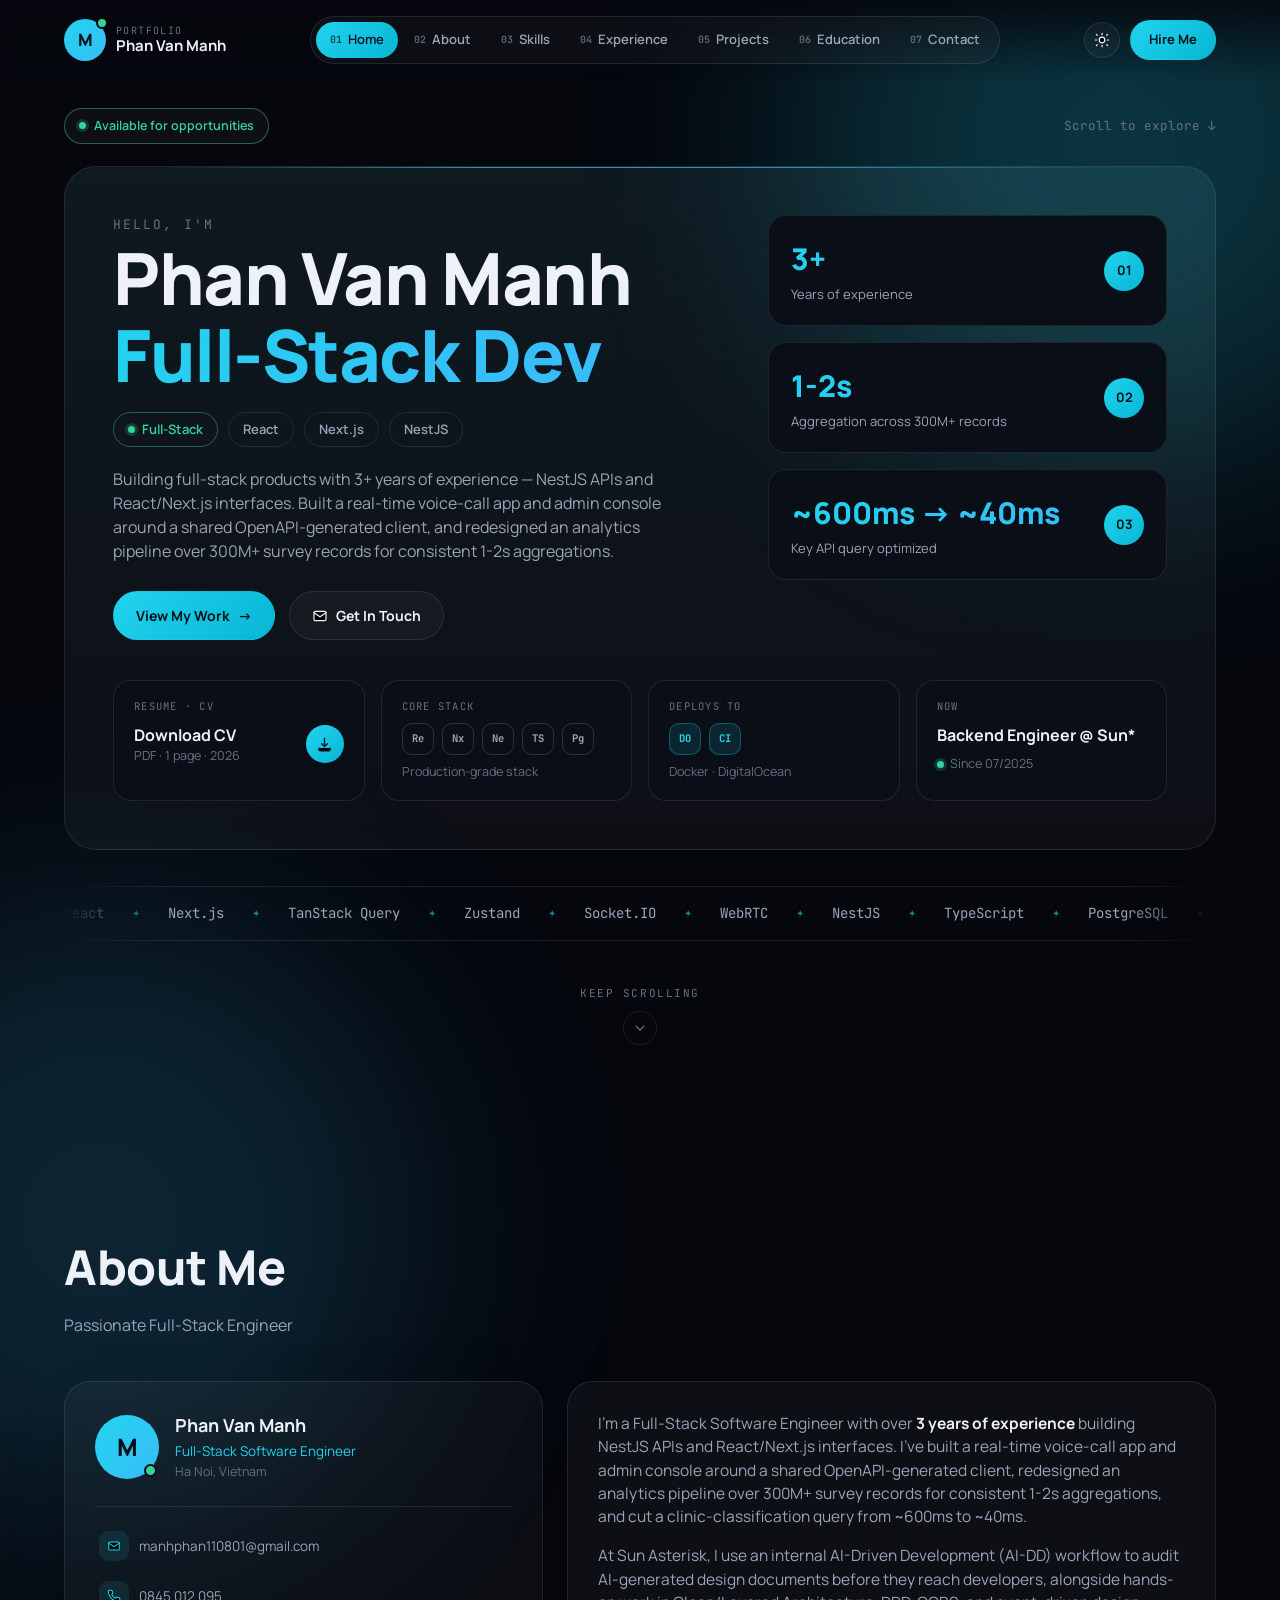
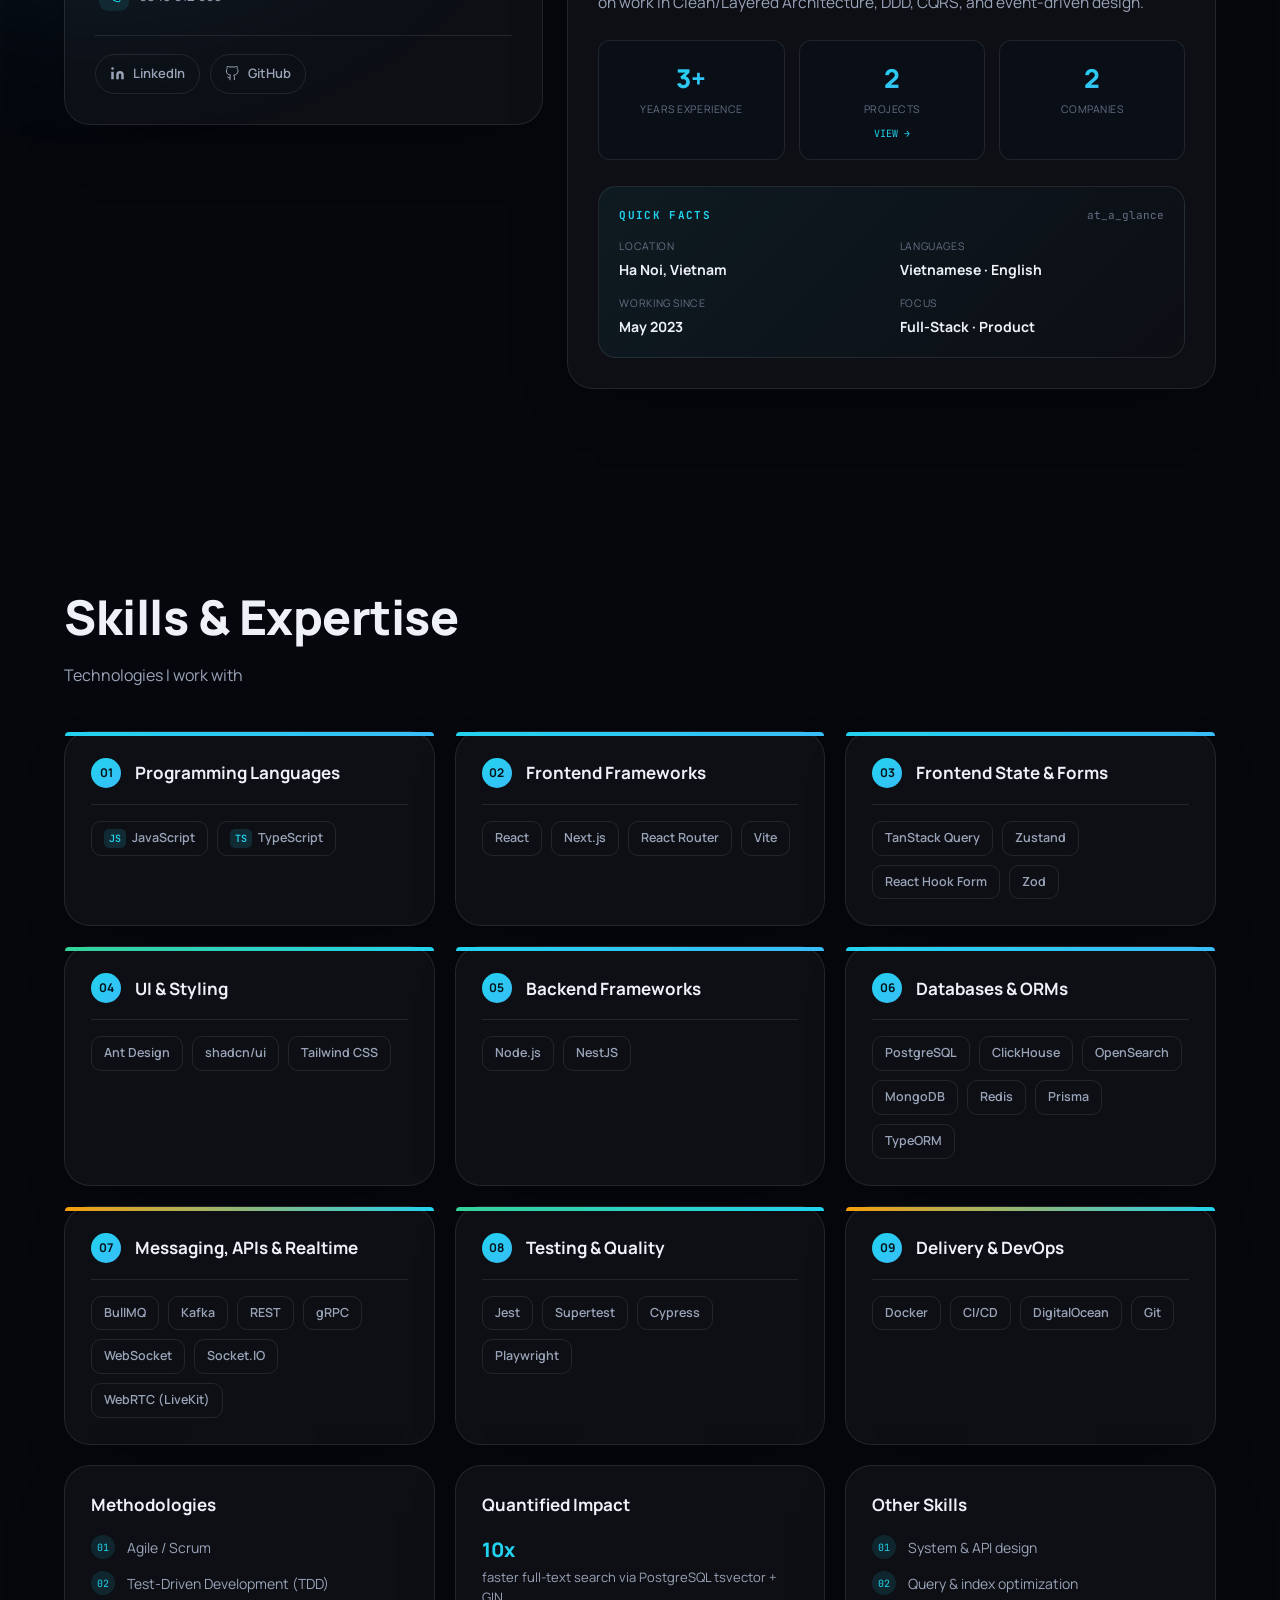
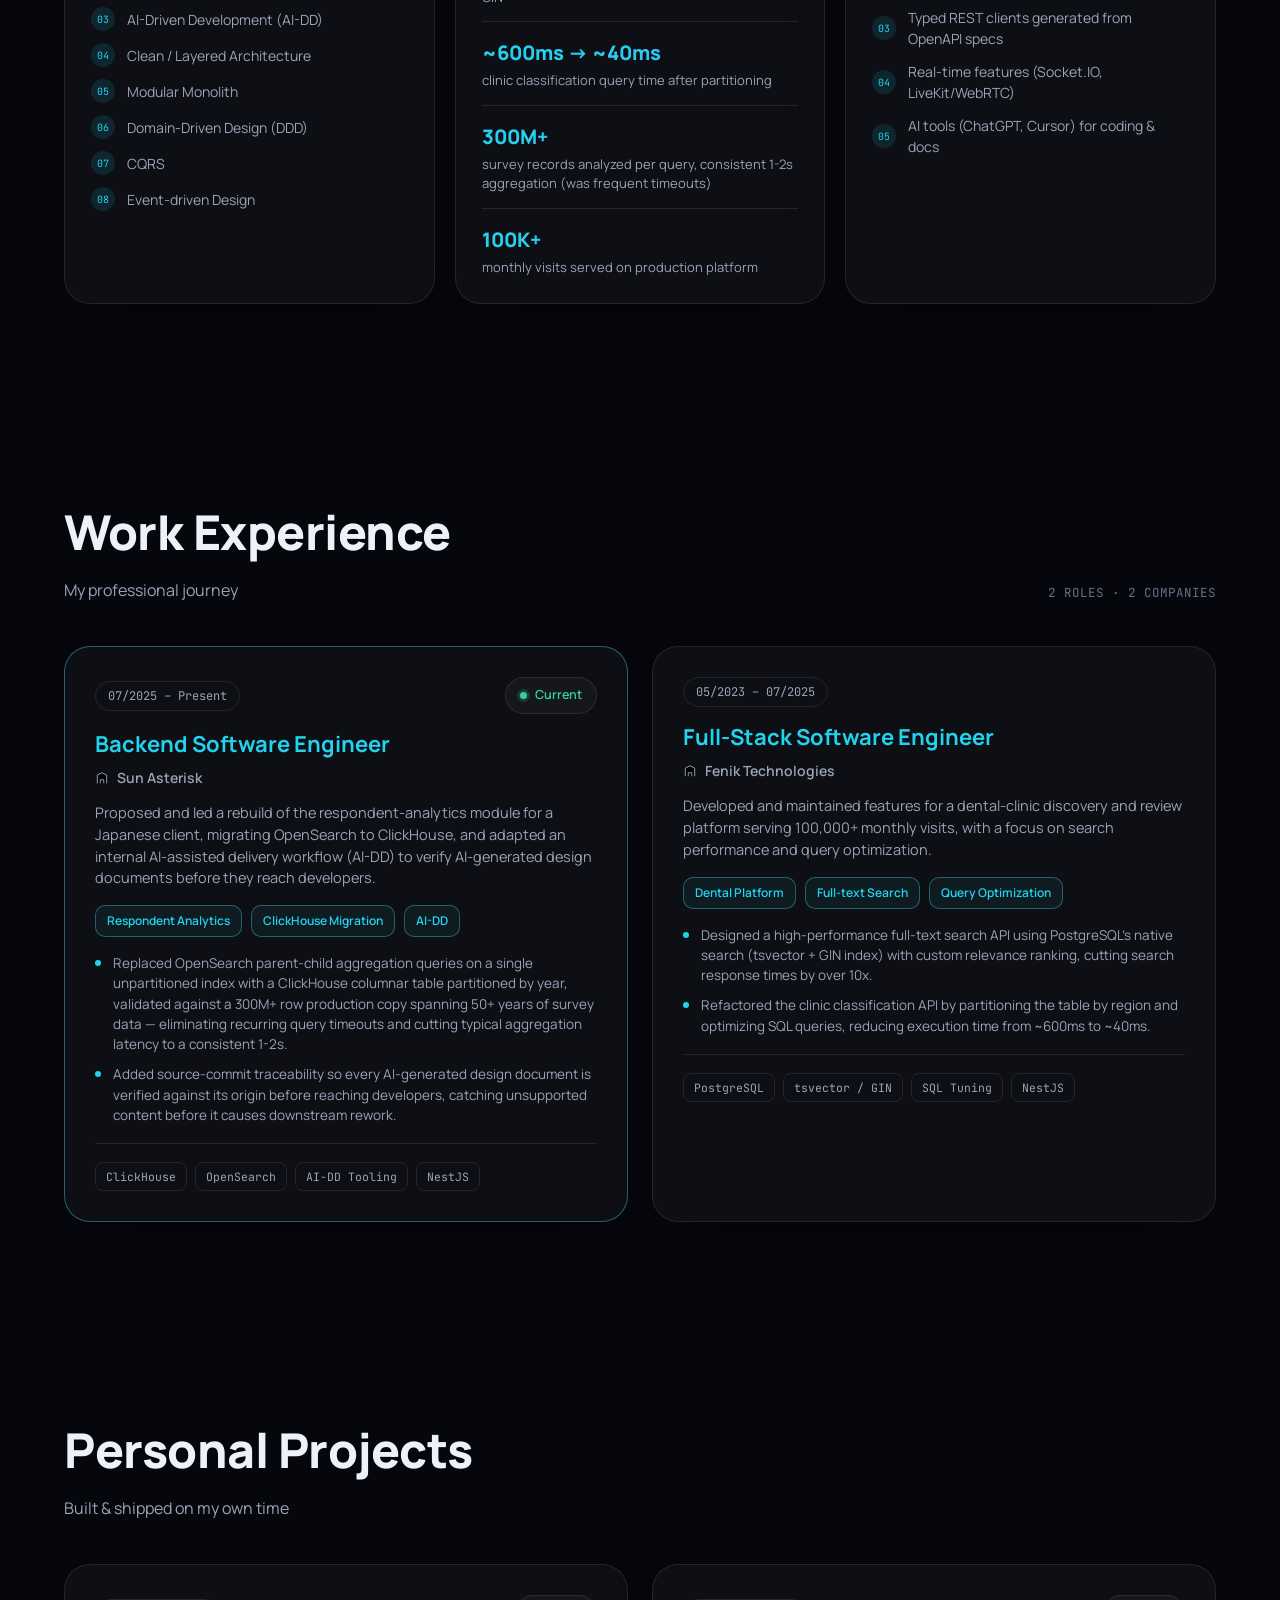
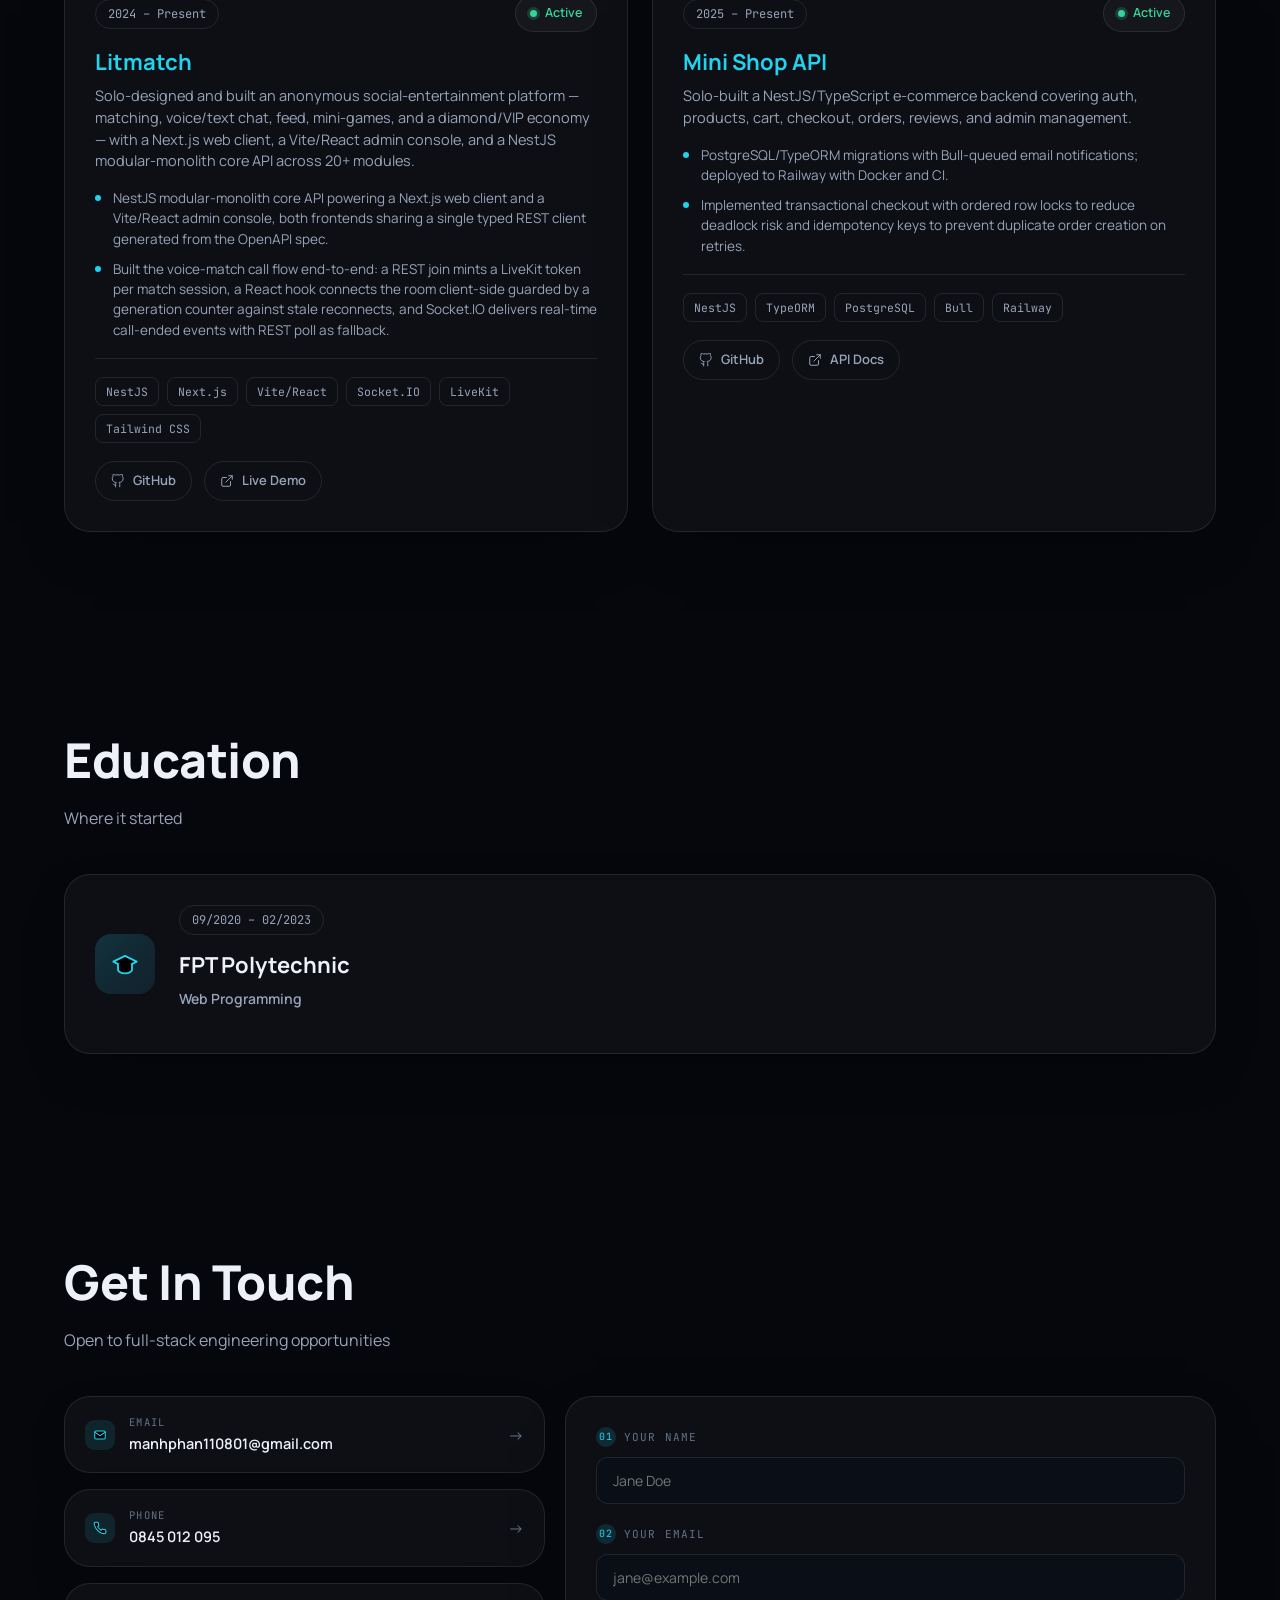
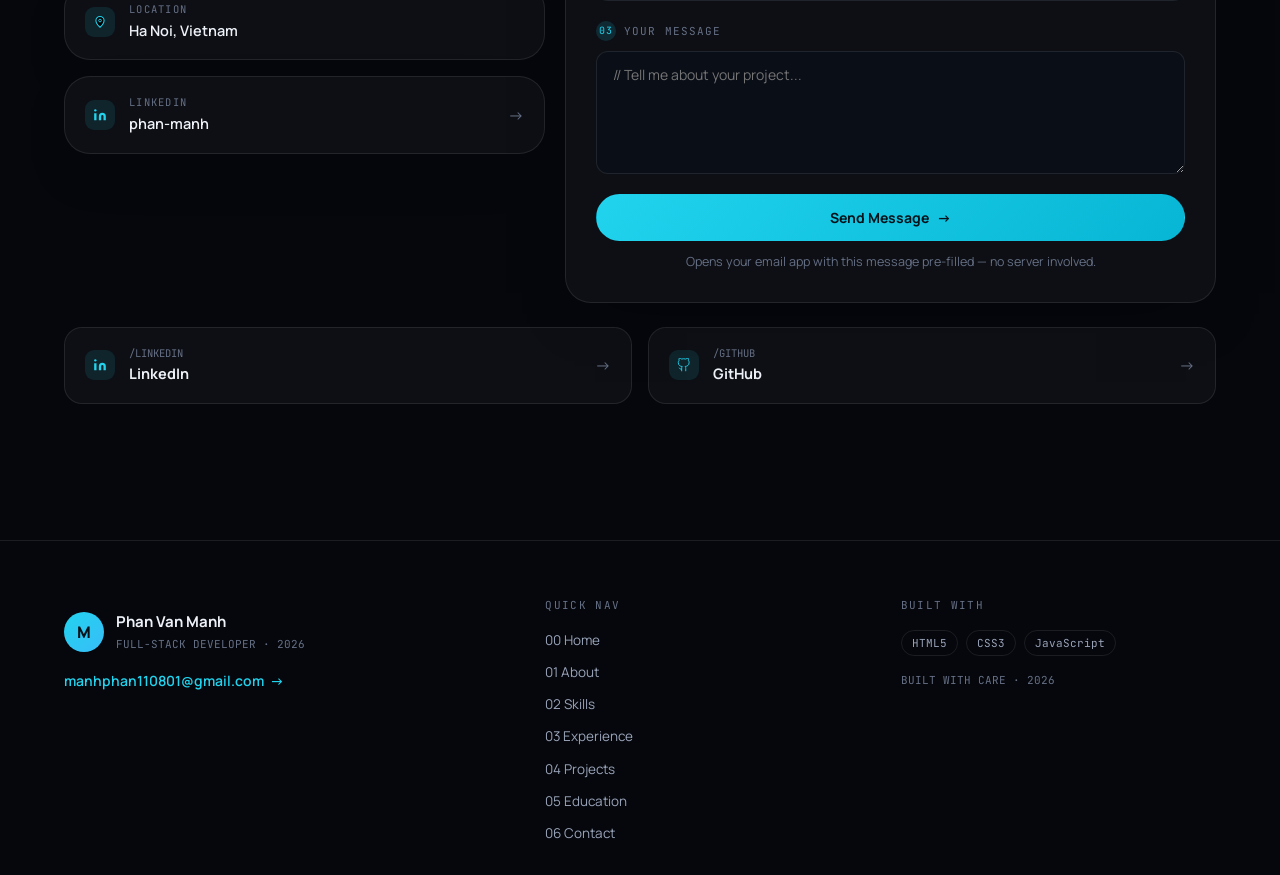
==== commit 9559b07d: "Sync content with latest CV revision (300M+ scale, BullMQ, Modular Monolith, voice-match flow) - Rew" ====
--- a/index.html
+++ b/index.html
@@ -73,9 +73,10 @@
           </div>
 
           <p class="hero-desc">
-            Building full-stack products with 3+ years of experience &mdash; Node.js/NestJS
-            services and React/Next.js applications, from real-time features to admin
-            consoles, end to end.
+            Building full-stack products with 3+ years of experience &mdash; NestJS APIs and
+            React/Next.js interfaces. Built a real-time voice-call app and admin console around
+            a shared OpenAPI-generated client, and redesigned an analytics pipeline over 300M+
+            survey records for consistent 1-2s aggregations.
           </p>
 
           <div class="hero-actions">
@@ -94,8 +95,8 @@
           </div>
           <div class="stat-card">
             <div class="stat-body">
-              <strong class="stat-num">10x</strong>
-              <span class="stat-label">Faster search response</span>
+              <strong class="stat-num">1-2s</strong>
+              <span class="stat-label">Aggregation across 300M+ records</span>
             </div>
             <span class="stat-index">02</span>
           </div>
@@ -197,7 +198,7 @@
           </a>
         </div>
         <div class="social-row">
-          <a class="social-chip" href="https://www.linkedin.com/in/phan-manh-34a107269/" target="_blank" rel="noopener">
+          <a class="social-chip" href="https://www.linkedin.com/in/phan-manh-34a107269" target="_blank" rel="noopener">
             <svg viewBox="0 0 24 24"><path d="M16 8a6 6 0 0 1 6 6v7h-4v-7a2 2 0 0 0-4 0v7h-4v-7a6 6 0 0 1 6-6ZM2 9h4v12H2z" fill="currentColor"/><circle cx="4" cy="4" r="2" fill="currentColor"/></svg>
             LinkedIn
           </a>
@@ -211,9 +212,10 @@
       <div class="card bio-card">
         <p>
           I'm a Full-Stack Software Engineer with over <strong>3 years of experience</strong>
-          building Node.js/NestJS services and React/Next.js applications. I've cut search
-          response times by over 10x, reduced a key API query from ~600ms to ~40ms, and built
-          a real-time web app and admin console end to end.
+          building NestJS APIs and React/Next.js interfaces. I've built a real-time voice-call
+          app and admin console around a shared OpenAPI-generated client, redesigned an
+          analytics pipeline over 300M+ survey records for consistent 1-2s aggregations, and
+          cut a clinic-classification query from ~600ms to ~40ms.
         </p>
         <p>
           At Sun Asterisk, I use an internal AI-Driven Development (AI-DD) workflow to audit
@@ -326,6 +328,8 @@
         </div>
         <div class="tag-list">
           <span class="tag">PostgreSQL</span>
+          <span class="tag">ClickHouse</span>
+          <span class="tag">OpenSearch</span>
           <span class="tag">MongoDB</span>
           <span class="tag">Redis</span>
           <span class="tag">Prisma</span>
@@ -339,7 +343,7 @@
           <h3>Messaging, APIs &amp; Realtime</h3>
         </div>
         <div class="tag-list">
-          <span class="tag">RabbitMQ</span>
+          <span class="tag">BullMQ</span>
           <span class="tag">Kafka</span>
           <span class="tag">REST</span>
           <span class="tag">gRPC</span>
@@ -384,10 +388,10 @@
           <li><i>02</i>Test-Driven Development (TDD)</li>
           <li><i>03</i>AI-Driven Development (AI-DD)</li>
           <li><i>04</i>Clean / Layered Architecture</li>
-          <li><i>05</i>Domain-Driven Design (DDD)</li>
-          <li><i>06</i>CQRS</li>
-          <li><i>07</i>Event-driven Design</li>
-          <li><i>08</i>Microservices</li>
+          <li><i>05</i>Modular Monolith</li>
+          <li><i>06</i>Domain-Driven Design (DDD)</li>
+          <li><i>07</i>CQRS</li>
+          <li><i>08</i>Event-driven Design</li>
         </ul>
       </div>
 
@@ -403,8 +407,8 @@
             <span>clinic classification query time after partitioning</span>
           </div>
           <div class="highlight-row">
-            <strong>~10s &rarr; 1-2s</strong>
-            <span>respondent-analytics aggregation after OpenSearch &rarr; ClickHouse migration (validated on 2M+ responses)</span>
+            <strong>300M+</strong>
+            <span>survey records analyzed per query, consistent 1-2s aggregation (was frequent timeouts)</span>
           </div>
           <div class="highlight-row">
             <strong>100K+</strong>
@@ -455,7 +459,7 @@
           <span class="tag tag-accent">AI-DD</span>
         </div>
         <ul class="bullet-list">
-          <li>Migrated the respondent-analytics module from document-oriented OpenSearch to a columnar ClickHouse OLAP schema; validated on a full production data copy (2M+ responses), cutting aggregation from ~10s to 1-2s.</li>
+          <li>Replaced OpenSearch parent-child aggregation queries on a single unpartitioned index with a ClickHouse columnar table partitioned by year, validated against a 300M+ row production copy spanning 50+ years of survey data &mdash; eliminating recurring query timeouts and cutting typical aggregation latency to a consistent 1-2s.</li>
           <li>Added source-commit traceability so every AI-generated design document is verified against its origin before reaching developers, catching unsupported content before it causes downstream rework.</li>
         </ul>
         <div class="tech-tags">
@@ -470,8 +474,9 @@
         <h3 class="exp-role">Full-Stack Software Engineer</h3>
         <span class="exp-company"><svg viewBox="0 0 24 24" class="row-ico-sm"><path d="M4 21V7l8-4 8 4v14M9 21v-6h6v6" stroke="currentColor" stroke-width="1.6" stroke-linejoin="round"/></svg>Fenik Technologies</span>
         <p class="exp-desc">
-          Developed backend services for a dental-clinic discovery and review platform serving
-          100,000+ monthly visits, with a focus on search performance and query optimization.
+          Developed and maintained features for a dental-clinic discovery and review platform
+          serving 100,000+ monthly visits, with a focus on search performance and query
+          optimization.
         </p>
         <div class="tag-list tag-list-sm">
           <span class="tag tag-accent">Dental Platform</span>
@@ -508,8 +513,8 @@
           20+ modules.
         </p>
         <ul class="bullet-list">
-          <li>NestJS modular-monolith core API (Socket.IO gateway, LiveKit SFU) powering both a Next.js web client and a Vite/React admin console.</li>
-          <li>Built both frontends &mdash; a Next.js App Router web client (Server Components by default, TanStack Query, socket.io-client, livekit-client) and a Vite/React admin SPA (React Router, React Hook Form + Zod, shadcn/ui, Tailwind CSS) &mdash; both consuming a single typed REST client generated from the OpenAPI spec.</li>
+          <li>NestJS modular-monolith core API powering a Next.js web client and a Vite/React admin console, both frontends sharing a single typed REST client generated from the OpenAPI spec.</li>
+          <li>Built the voice-match call flow end-to-end: a REST join mints a LiveKit token per match session, a React hook connects the room client-side guarded by a generation counter against stale reconnects, and Socket.IO delivers real-time call-ended events with REST poll as fallback.</li>
         </ul>
         <div class="tech-tags">
           <span>NestJS</span><span>Next.js</span><span>Vite/React</span><span>Socket.IO</span><span>LiveKit</span><span>Tailwind CSS</span>
@@ -519,7 +524,7 @@
             <svg viewBox="0 0 24 24"><path d="M15 22v-4a4.8 4.8 0 0 0-1-3.5c3.3-.4 6.8-1.6 6.8-7A5.4 5.4 0 0 0 19.4 4 5 5 0 0 0 19.3.5S18.2.1 15 1.8a13.4 13.4 0 0 0-7 0C4.8.1 3.7.5 3.7.5A5 5 0 0 0 3.6 4a5.4 5.4 0 0 0-1.4 3.7c0 5.3 3.5 6.5 6.8 6.9a4.8 4.8 0 0 0-1 3.5v4" stroke="currentColor" stroke-width="1.6" stroke-linecap="round" stroke-linejoin="round" fill="none"/><path d="M8 19c-3 .9-3-1.5-4.2-2" stroke="currentColor" stroke-width="1.6" stroke-linecap="round" fill="none"/></svg>
             GitHub
           </a>
-          <a href="https://litmatch-web.manhphan110801.workers.dev/" target="_blank" rel="noopener">
+          <a href="https://litmatch-web.manhphan110801.workers.dev" target="_blank" rel="noopener">
             <svg viewBox="0 0 24 24"><path d="M15 3h6v6M10 14 21 3M18 13v6a2 2 0 0 1-2 2H5a2 2 0 0 1-2-2V8a2 2 0 0 1 2-2h6" stroke="currentColor" stroke-width="1.7" stroke-linecap="round" stroke-linejoin="round" fill="none"/></svg>
             Live Demo
           </a>
@@ -610,7 +615,7 @@
           <span class="row-ico"><svg viewBox="0 0 24 24"><path d="M16 8a6 6 0 0 1 6 6v7h-4v-7a2 2 0 0 0-4 0v7h-4v-7a6 6 0 0 1 6-6ZM2 9h4v12H2z" fill="currentColor"/><circle cx="4" cy="4" r="2" fill="currentColor"/></svg></span>
           <div>
             <span class="mini-label">LINKEDIN</span>
-            <a href="https://www.linkedin.com/in/phan-manh-34a107269/" target="_blank" rel="noopener">phan-manh</a>
+            <a href="https://www.linkedin.com/in/phan-manh-34a107269" target="_blank" rel="noopener">phan-manh</a>
           </div>
           <span aria-hidden="true" class="row-arrow">&rarr;</span>
         </div>
@@ -635,7 +640,7 @@
     </div>
 
     <div class="social-strip">
-      <a class="social-strip-item" href="https://www.linkedin.com/in/phan-manh-34a107269/" target="_blank" rel="noopener">
+      <a class="social-strip-item" href="https://www.linkedin.com/in/phan-manh-34a107269" target="_blank" rel="noopener">
         <span class="row-ico"><svg viewBox="0 0 24 24"><path d="M16 8a6 6 0 0 1 6 6v7h-4v-7a2 2 0 0 0-4 0v7h-4v-7a6 6 0 0 1 6-6ZM2 9h4v12H2z" fill="currentColor"/><circle cx="4" cy="4" r="2" fill="currentColor"/></svg></span>
         <span>/LINKEDIN<strong>LinkedIn</strong></span>
         <span aria-hidden="true" class="row-arrow">&rarr;</span>
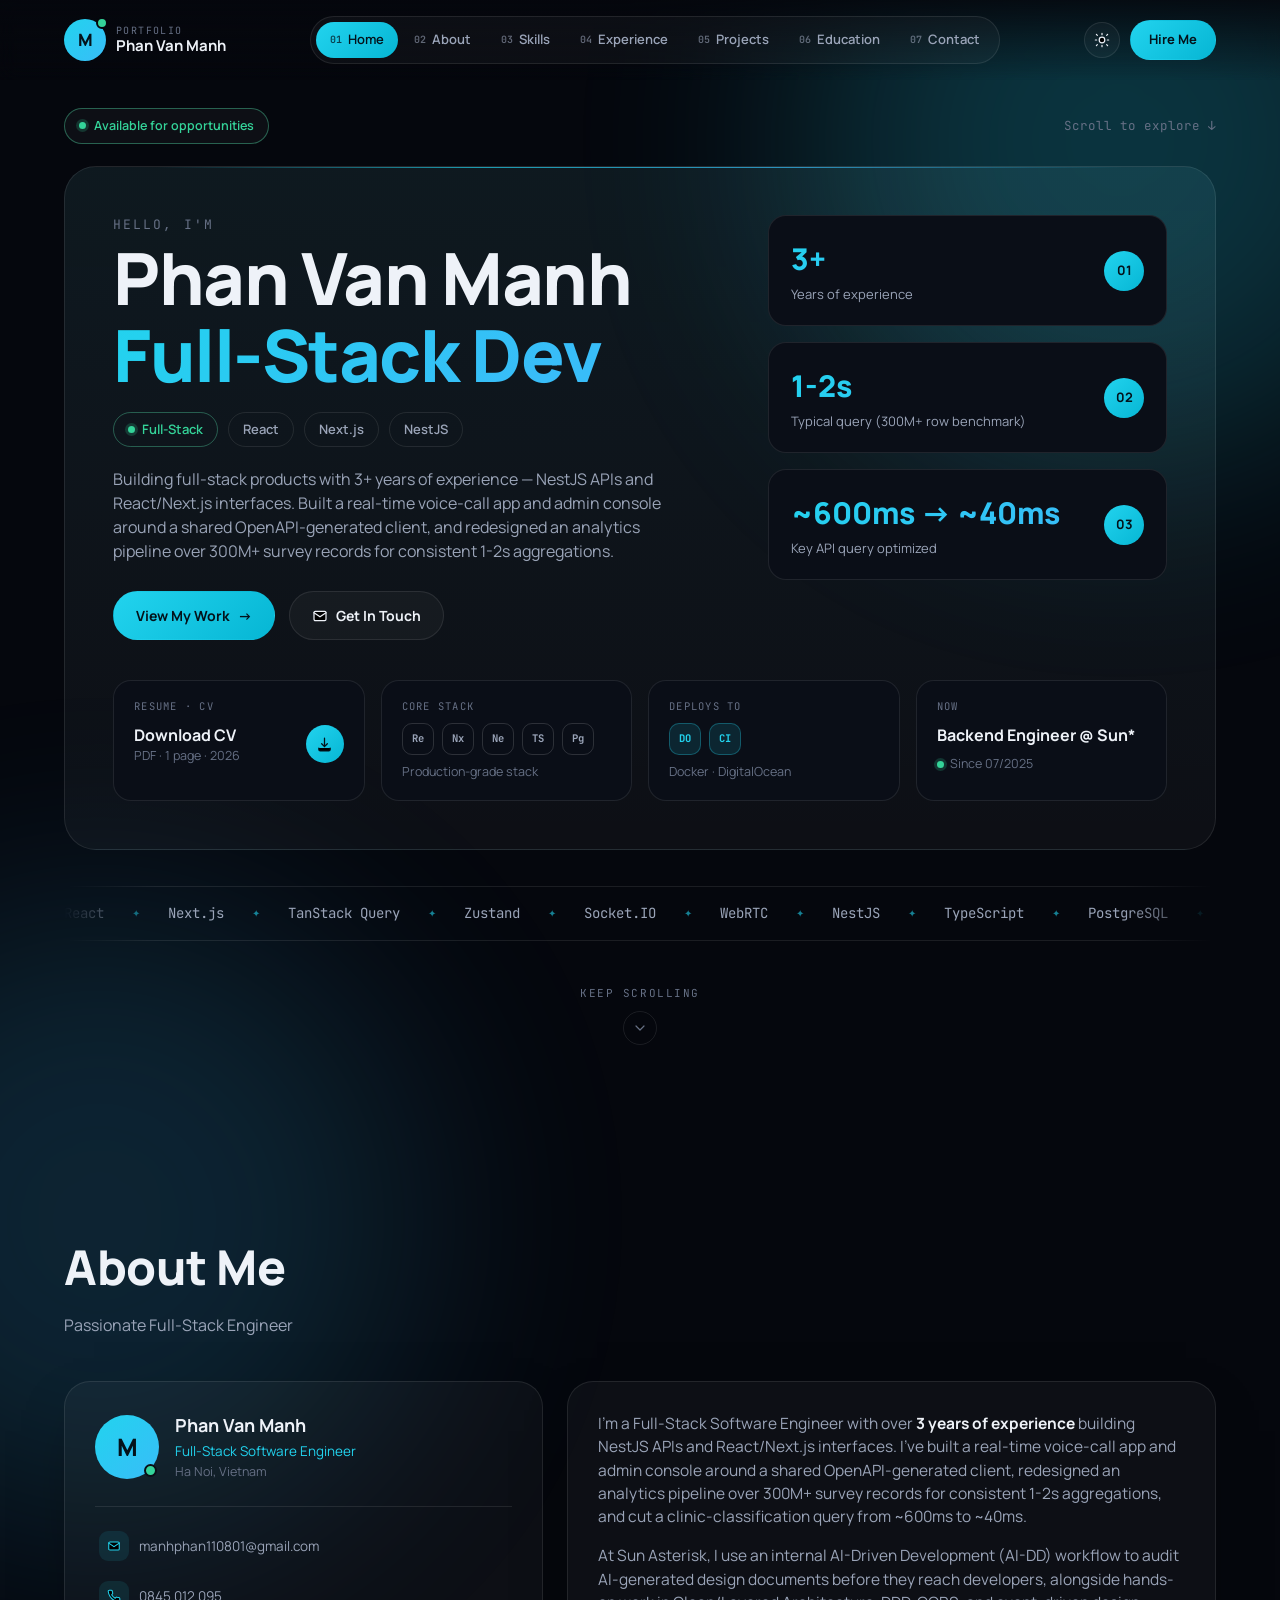
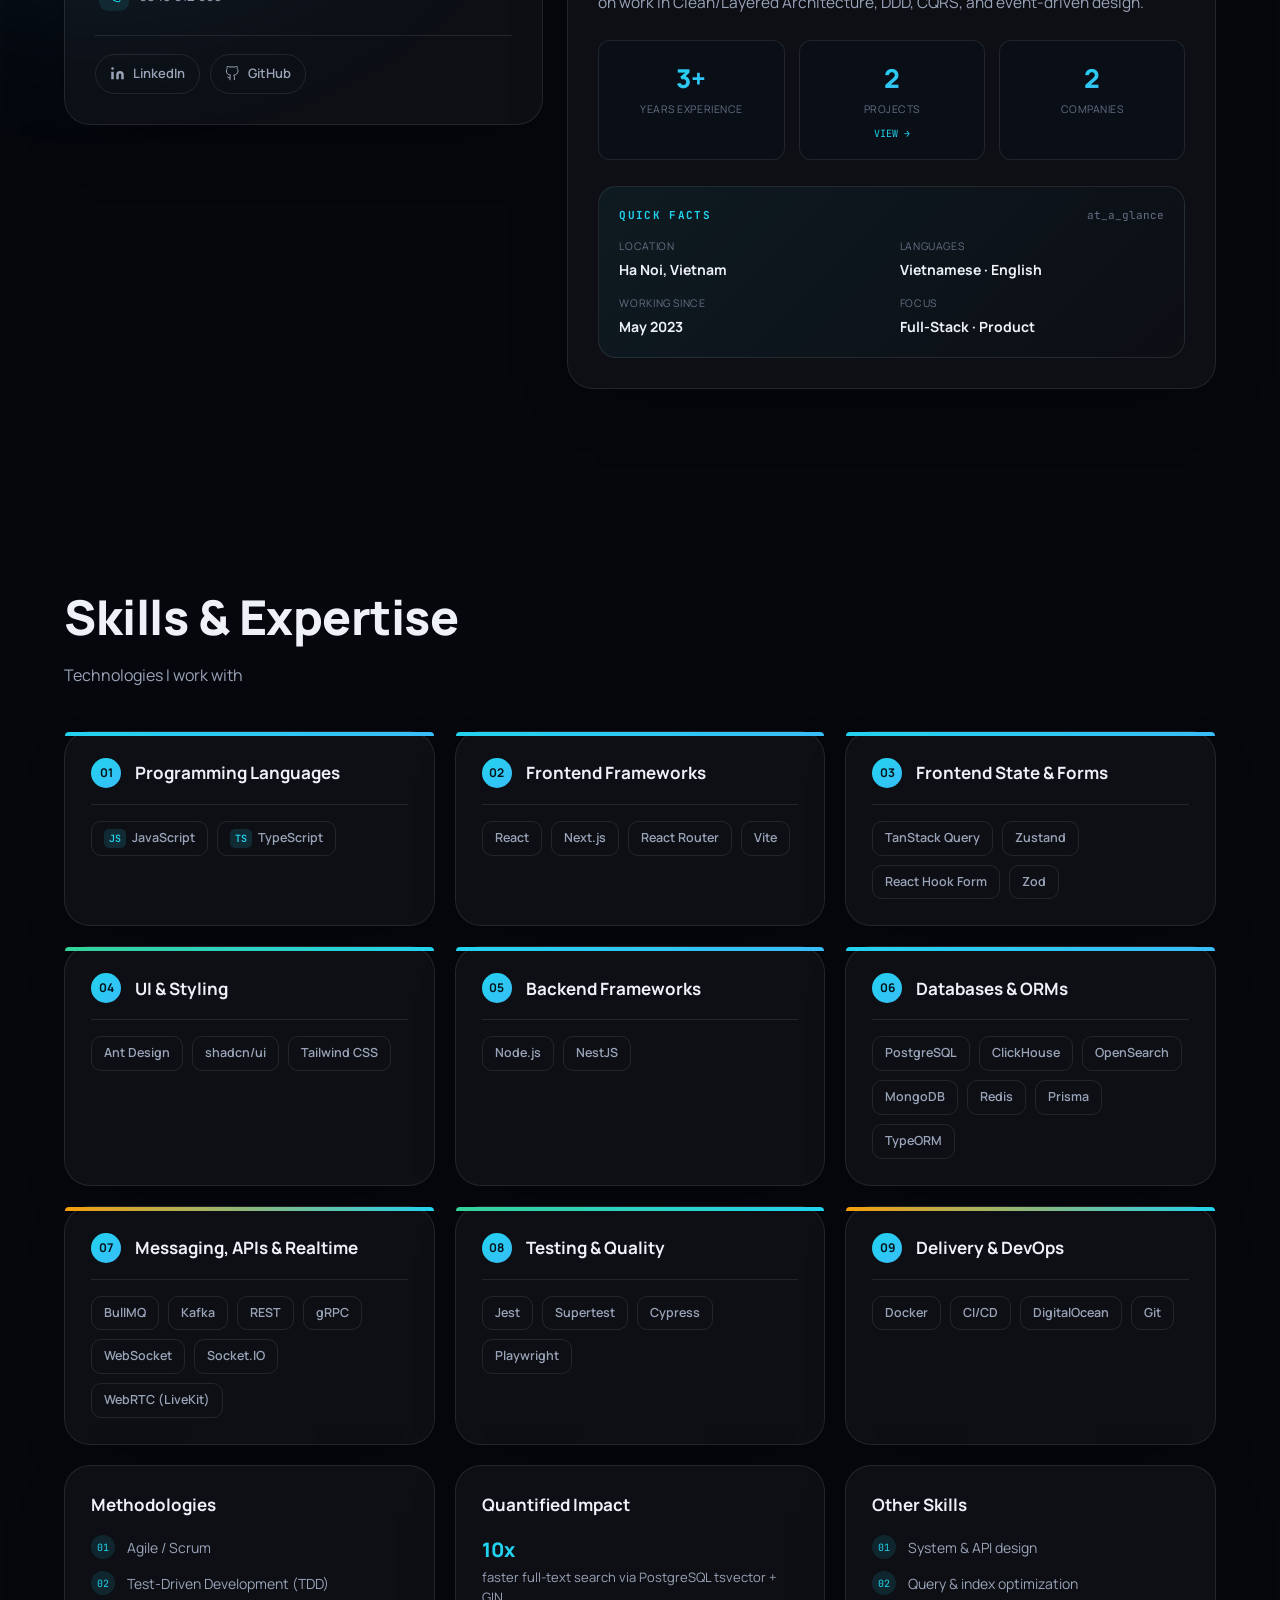
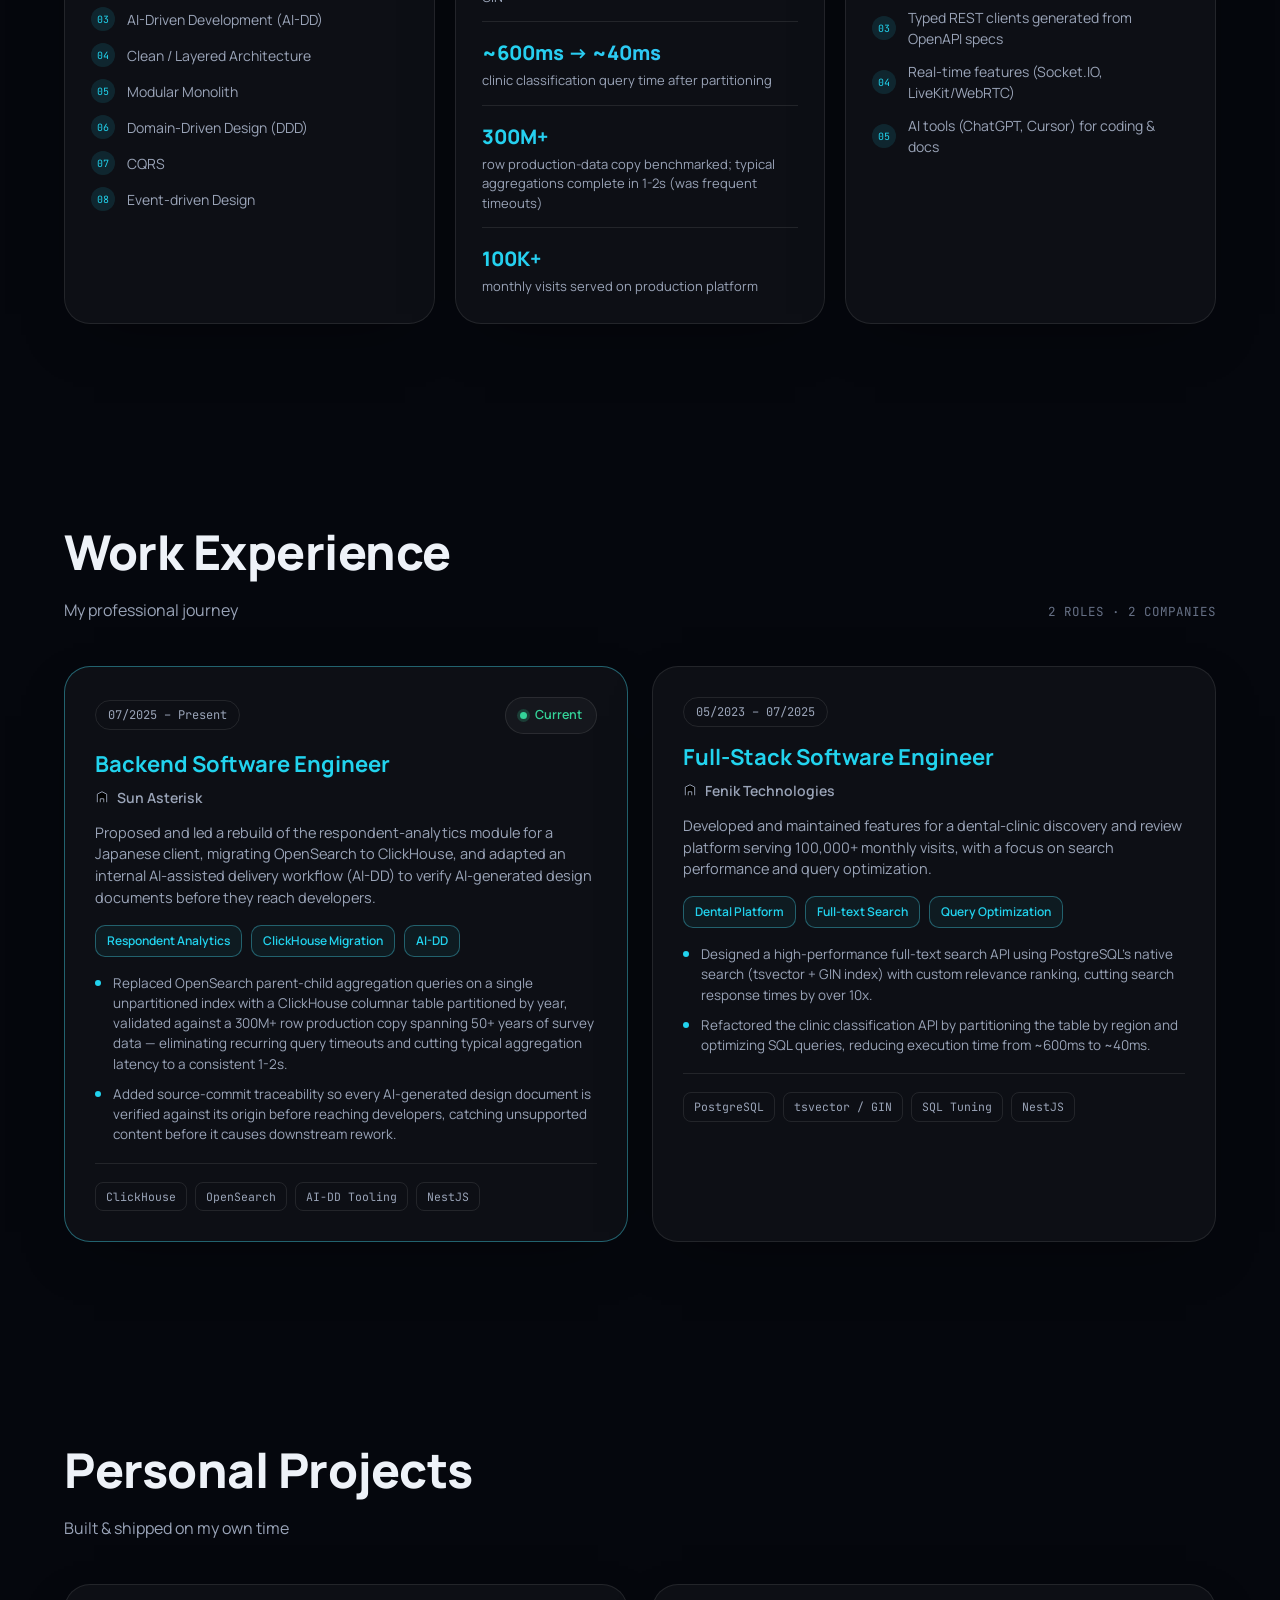
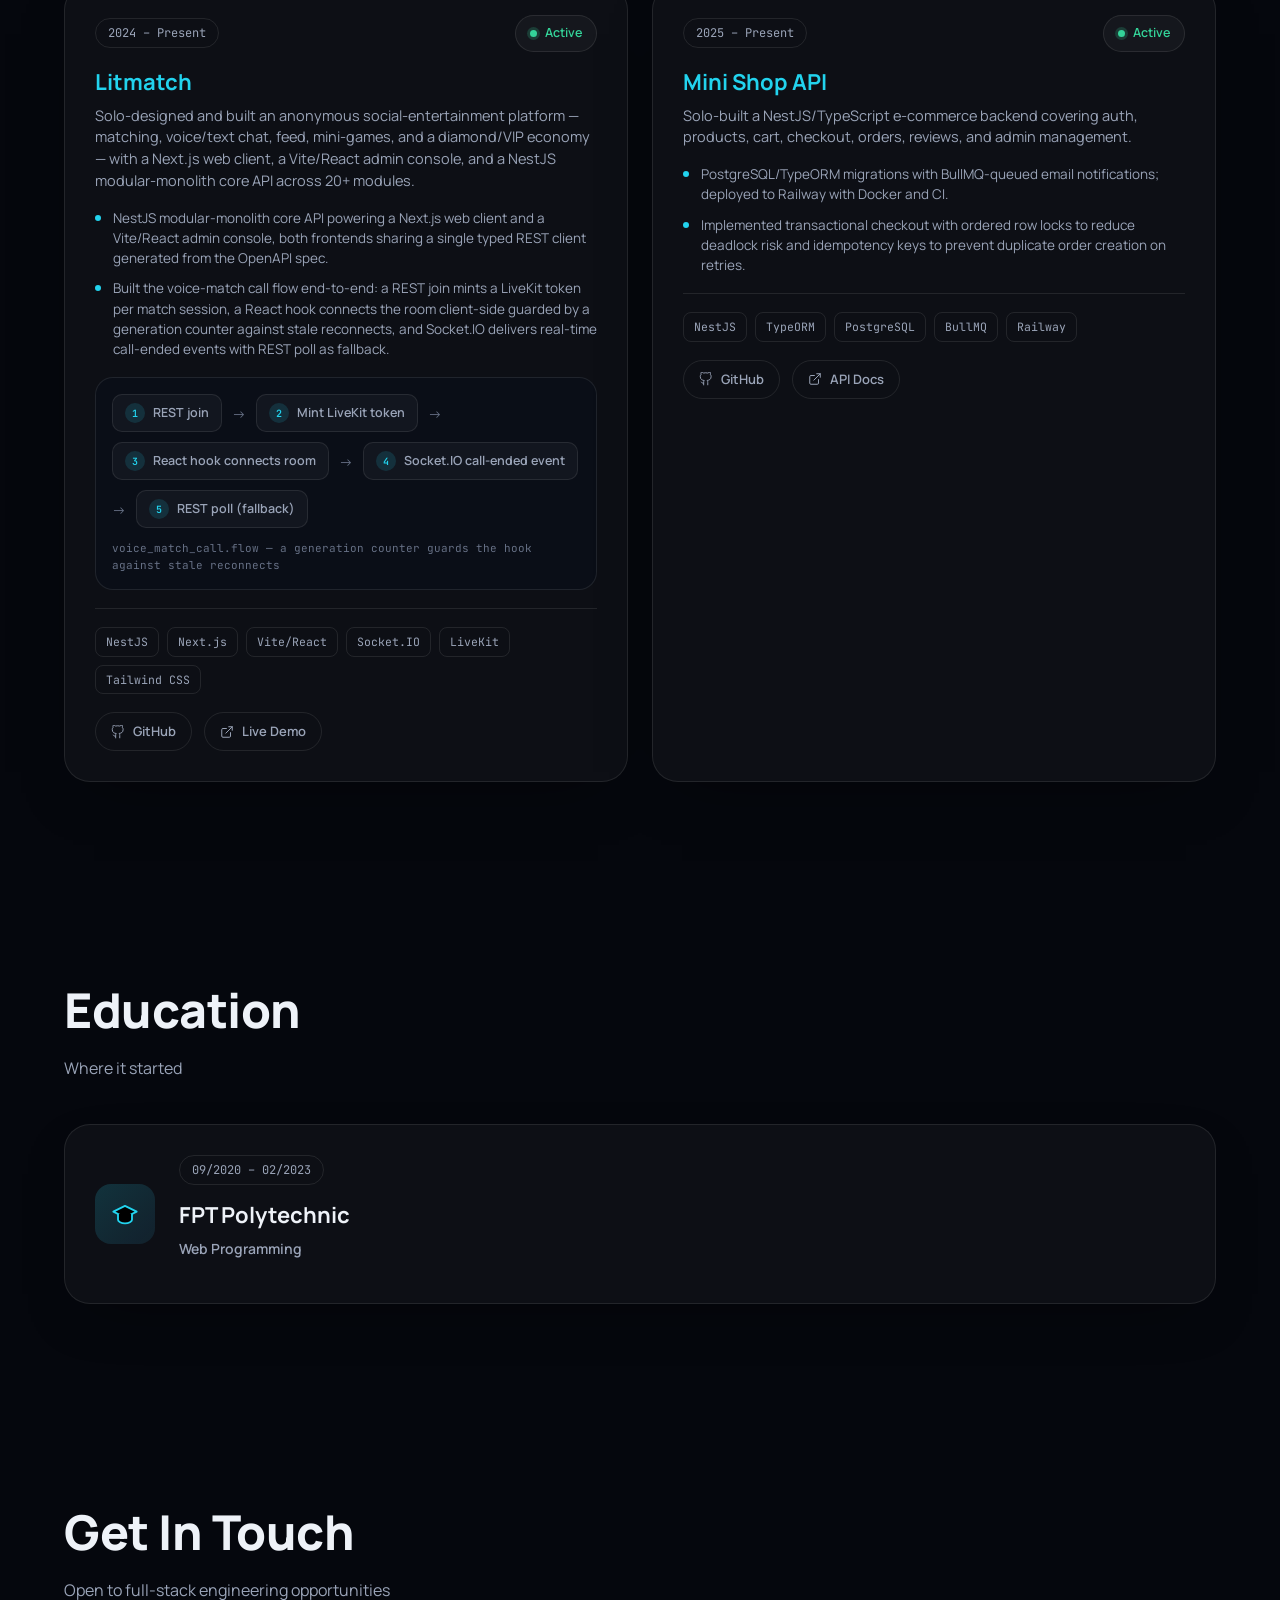
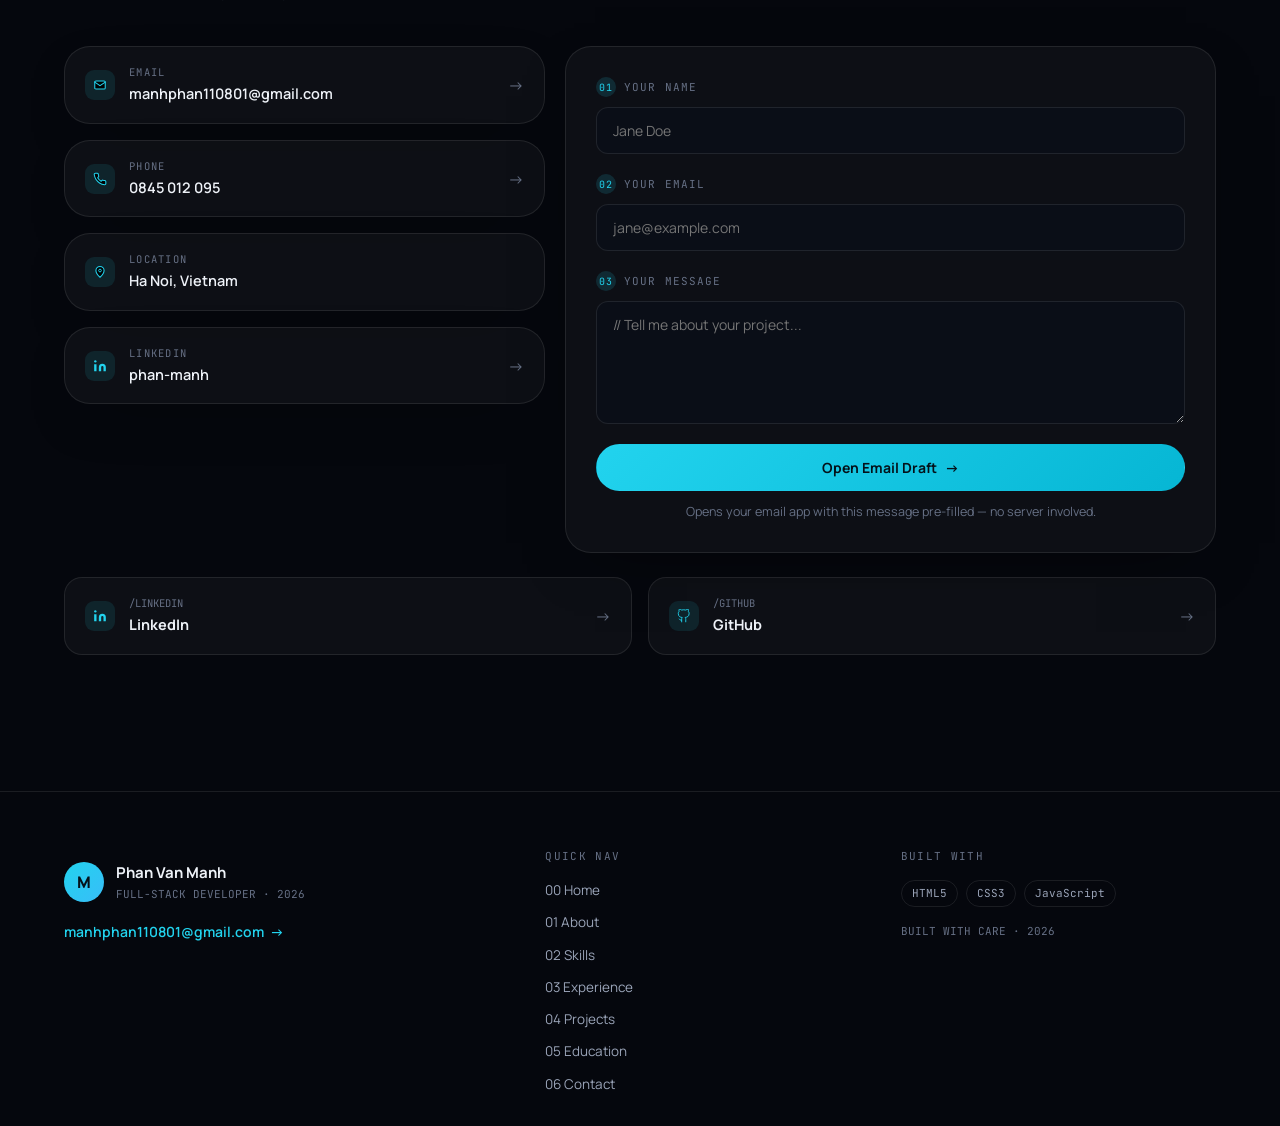
==== commit 815baefb: "Address review feedback: fix misleading stat, add voice-match flow diagram, surface CV on mobile, sy" ====
--- a/index.html
+++ b/index.html
@@ -96,7 +96,7 @@
           <div class="stat-card">
             <div class="stat-body">
               <strong class="stat-num">1-2s</strong>
-              <span class="stat-label">Aggregation across 300M+ records</span>
+              <span class="stat-label">Typical query (300M+ row benchmark)</span>
             </div>
             <span class="stat-index">02</span>
           </div>
@@ -408,7 +408,7 @@
           </div>
           <div class="highlight-row">
             <strong>300M+</strong>
-            <span>survey records analyzed per query, consistent 1-2s aggregation (was frequent timeouts)</span>
+            <span>row production-data copy benchmarked; typical aggregations complete in 1-2s (was frequent timeouts)</span>
           </div>
           <div class="highlight-row">
             <strong>100K+</strong>
@@ -516,6 +516,18 @@
           <li>NestJS modular-monolith core API powering a Next.js web client and a Vite/React admin console, both frontends sharing a single typed REST client generated from the OpenAPI spec.</li>
           <li>Built the voice-match call flow end-to-end: a REST join mints a LiveKit token per match session, a React hook connects the room client-side guarded by a generation counter against stale reconnects, and Socket.IO delivers real-time call-ended events with REST poll as fallback.</li>
         </ul>
+        <div class="flow-diagram" role="img" aria-label="Voice-match call flow: REST join mints a LiveKit token, React hook connects the room, Socket.IO delivers call-ended events, with REST poll as fallback">
+          <span class="flow-step"><i>1</i>REST join</span>
+          <span class="flow-arrow" aria-hidden="true">&rarr;</span>
+          <span class="flow-step"><i>2</i>Mint LiveKit token</span>
+          <span class="flow-arrow" aria-hidden="true">&rarr;</span>
+          <span class="flow-step"><i>3</i>React hook connects room</span>
+          <span class="flow-arrow" aria-hidden="true">&rarr;</span>
+          <span class="flow-step"><i>4</i>Socket.IO call-ended event</span>
+          <span class="flow-arrow" aria-hidden="true">&rarr;</span>
+          <span class="flow-step"><i>5</i>REST poll (fallback)</span>
+          <span class="flow-caption">voice_match_call.flow &mdash; a generation counter guards the hook against stale reconnects</span>
+        </div>
         <div class="tech-tags">
           <span>NestJS</span><span>Next.js</span><span>Vite/React</span><span>Socket.IO</span><span>LiveKit</span><span>Tailwind CSS</span>
         </div>
@@ -542,11 +554,11 @@
           checkout, orders, reviews, and admin management.
         </p>
         <ul class="bullet-list">
-          <li>PostgreSQL/TypeORM migrations with Bull-queued email notifications; deployed to Railway with Docker and CI.</li>
+          <li>PostgreSQL/TypeORM migrations with BullMQ-queued email notifications; deployed to Railway with Docker and CI.</li>
           <li>Implemented transactional checkout with ordered row locks to reduce deadlock risk and idempotency keys to prevent duplicate order creation on retries.</li>
         </ul>
         <div class="tech-tags">
-          <span>NestJS</span><span>TypeORM</span><span>PostgreSQL</span><span>Bull</span><span>Railway</span>
+          <span>NestJS</span><span>TypeORM</span><span>PostgreSQL</span><span>BullMQ</span><span>Railway</span>
         </div>
         <div class="project-links">
           <a href="https://github.com/ducmanh001/mini-shop-api" target="_blank" rel="noopener">
@@ -634,7 +646,7 @@
           <span><i class="field-num">03</i>YOUR MESSAGE</span>
           <textarea name="message" rows="5" placeholder="// Tell me about your project..." required></textarea>
         </label>
-        <button class="btn btn-primary btn-block" type="submit">Send Message <span aria-hidden="true">&rarr;</span></button>
+        <button class="btn btn-primary btn-block" type="submit">Open Email Draft <span aria-hidden="true">&rarr;</span></button>
         <p class="form-hint">Opens your email app with this message pre-filled &mdash; no server involved.</p>
       </form>
     </div>
--- a/assets/css/styles.css
+++ b/assets/css/styles.css
@@ -769,6 +769,49 @@
 /* ---------- projects ---------- */
 .projects-grid { display: grid; grid-template-columns: 1fr 1fr; gap: 24px; }
 .project-card { padding: 30px; }
+.flow-diagram {
+  display: flex;
+  flex-wrap: wrap;
+  align-items: center;
+  gap: 10px;
+  margin: 18px 0;
+  padding: 16px;
+  border: 1px solid var(--card-border);
+  border-radius: var(--radius-md);
+  background: var(--bg-elevated);
+}
+.flow-step {
+  display: flex;
+  align-items: center;
+  gap: 8px;
+  font-size: 12.5px;
+  font-weight: 600;
+  color: var(--text-dim);
+  background: var(--card);
+  border: 1px solid var(--card-border);
+  border-radius: 10px;
+  padding: 8px 12px;
+}
+.flow-step i {
+  font-style: normal;
+  width: 20px; height: 20px;
+  border-radius: 50%;
+  display: grid;
+  place-items: center;
+  font-family: var(--font-mono);
+  font-size: 10px;
+  background: color-mix(in srgb, var(--cyan) 14%, transparent);
+  color: var(--cyan);
+  flex-shrink: 0;
+}
+.flow-arrow { color: var(--text-dimmer); font-size: 14px; flex-shrink: 0; }
+.flow-caption {
+  width: 100%;
+  font-family: var(--font-mono);
+  font-size: 11px;
+  color: var(--text-dimmer);
+  margin-top: 2px;
+}
 .project-links { display: flex; gap: 12px; margin-top: 18px; }
 .project-links a {
   display: flex;
@@ -928,8 +971,11 @@
 
 /* ---------- responsive ---------- */
 @media (max-width: 1080px) {
-  .hero-grid { grid-template-columns: 1fr; }
-  .hero-info-row { grid-template-columns: repeat(2, 1fr); }
+  .hero-card { display: flex; flex-direction: column; gap: 32px; }
+  .hero-grid { display: contents; }
+  .hero-copy { order: 1; }
+  .hero-info-row { order: 2; grid-template-columns: repeat(2, 1fr); }
+  .hero-stats { order: 3; }
   .about-grid, .contact-grid { grid-template-columns: 1fr; }
   .skills-grid, .skills-grid-row2 { grid-template-columns: repeat(2, 1fr); }
   .experience-grid, .projects-grid { grid-template-columns: 1fr; }
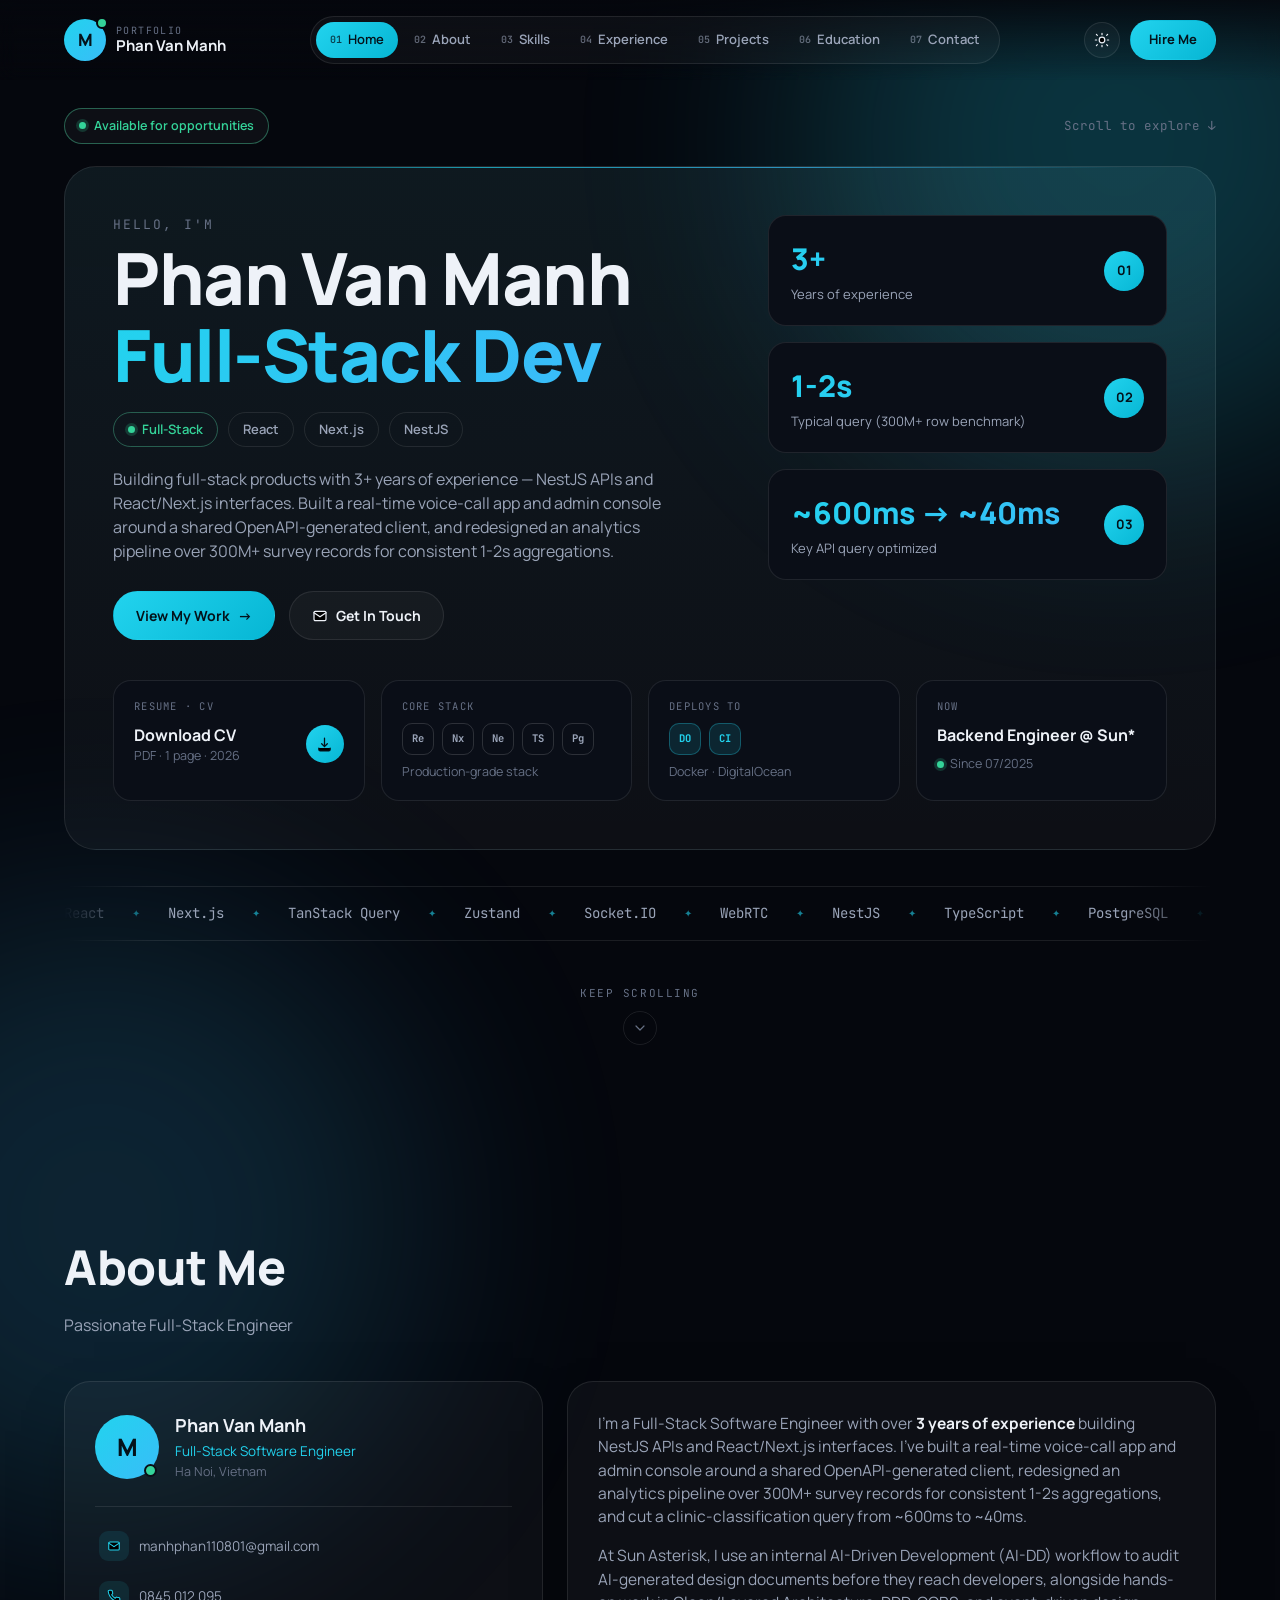
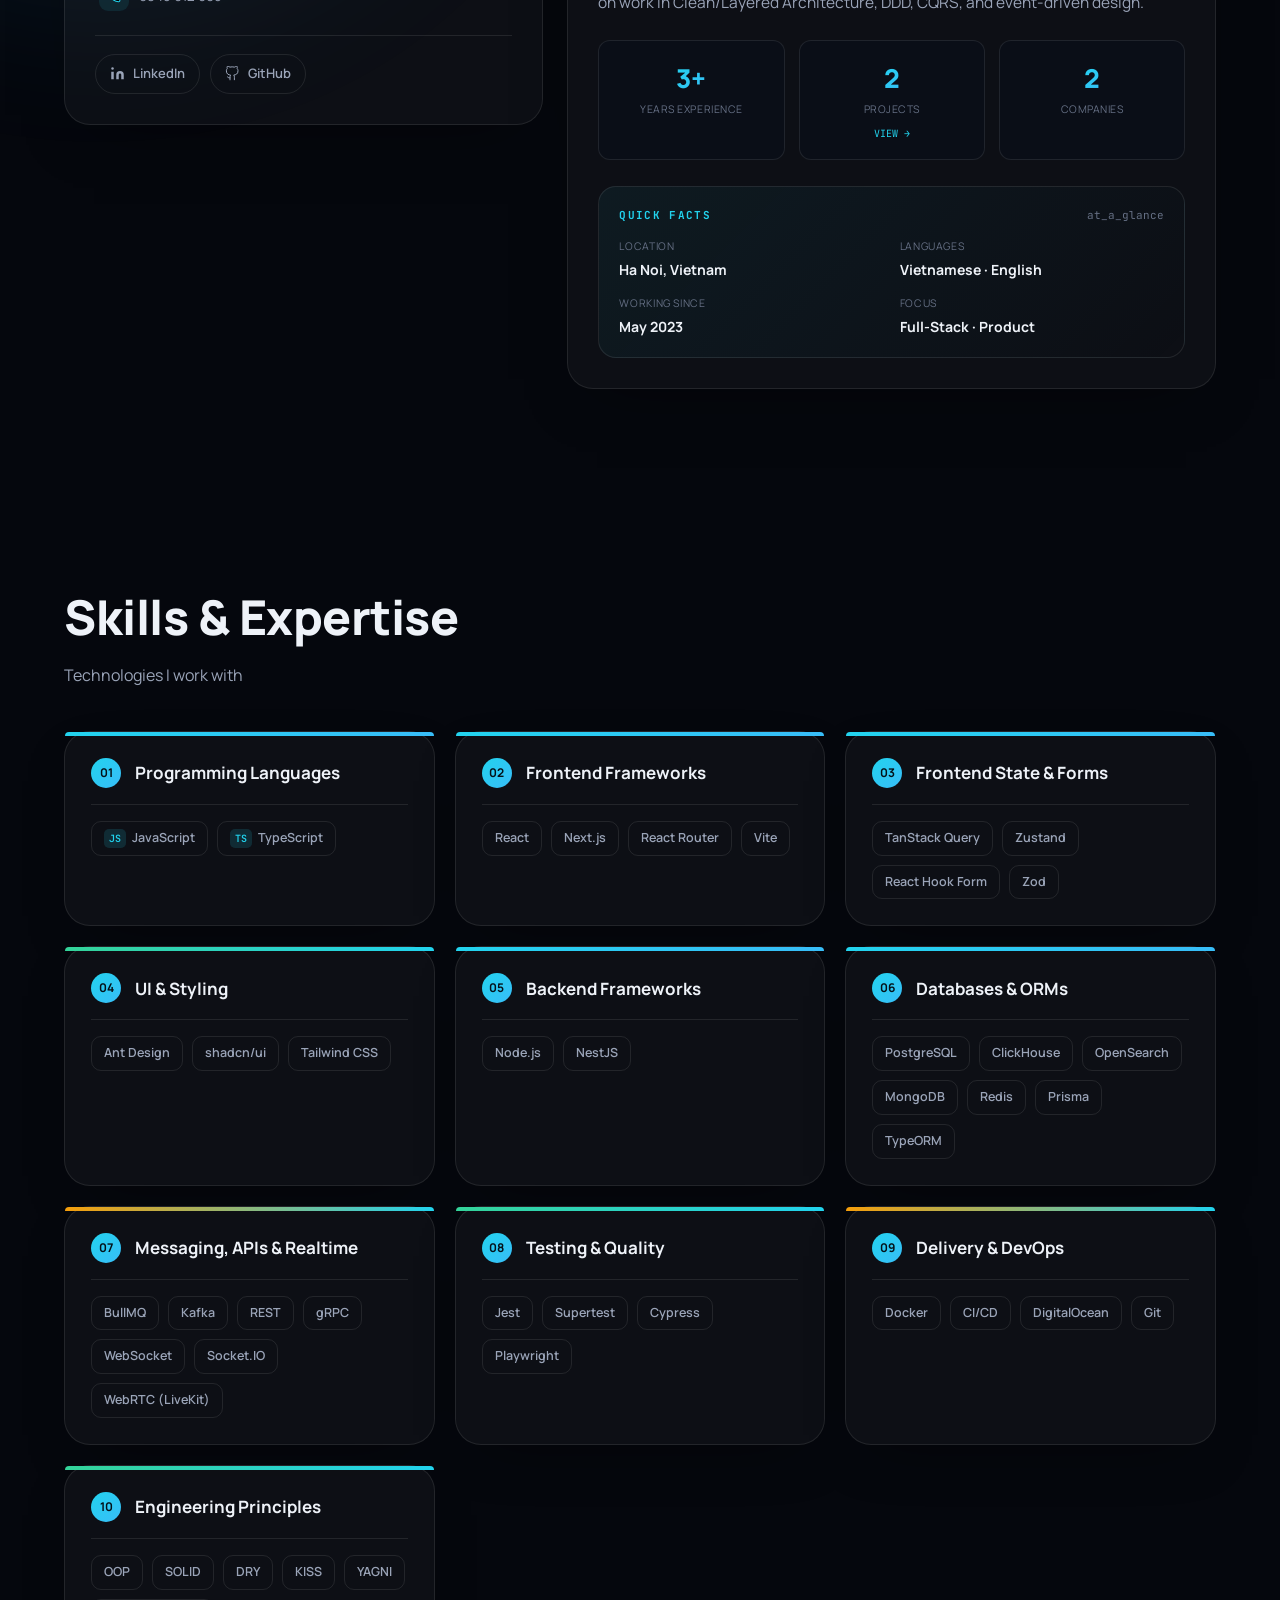
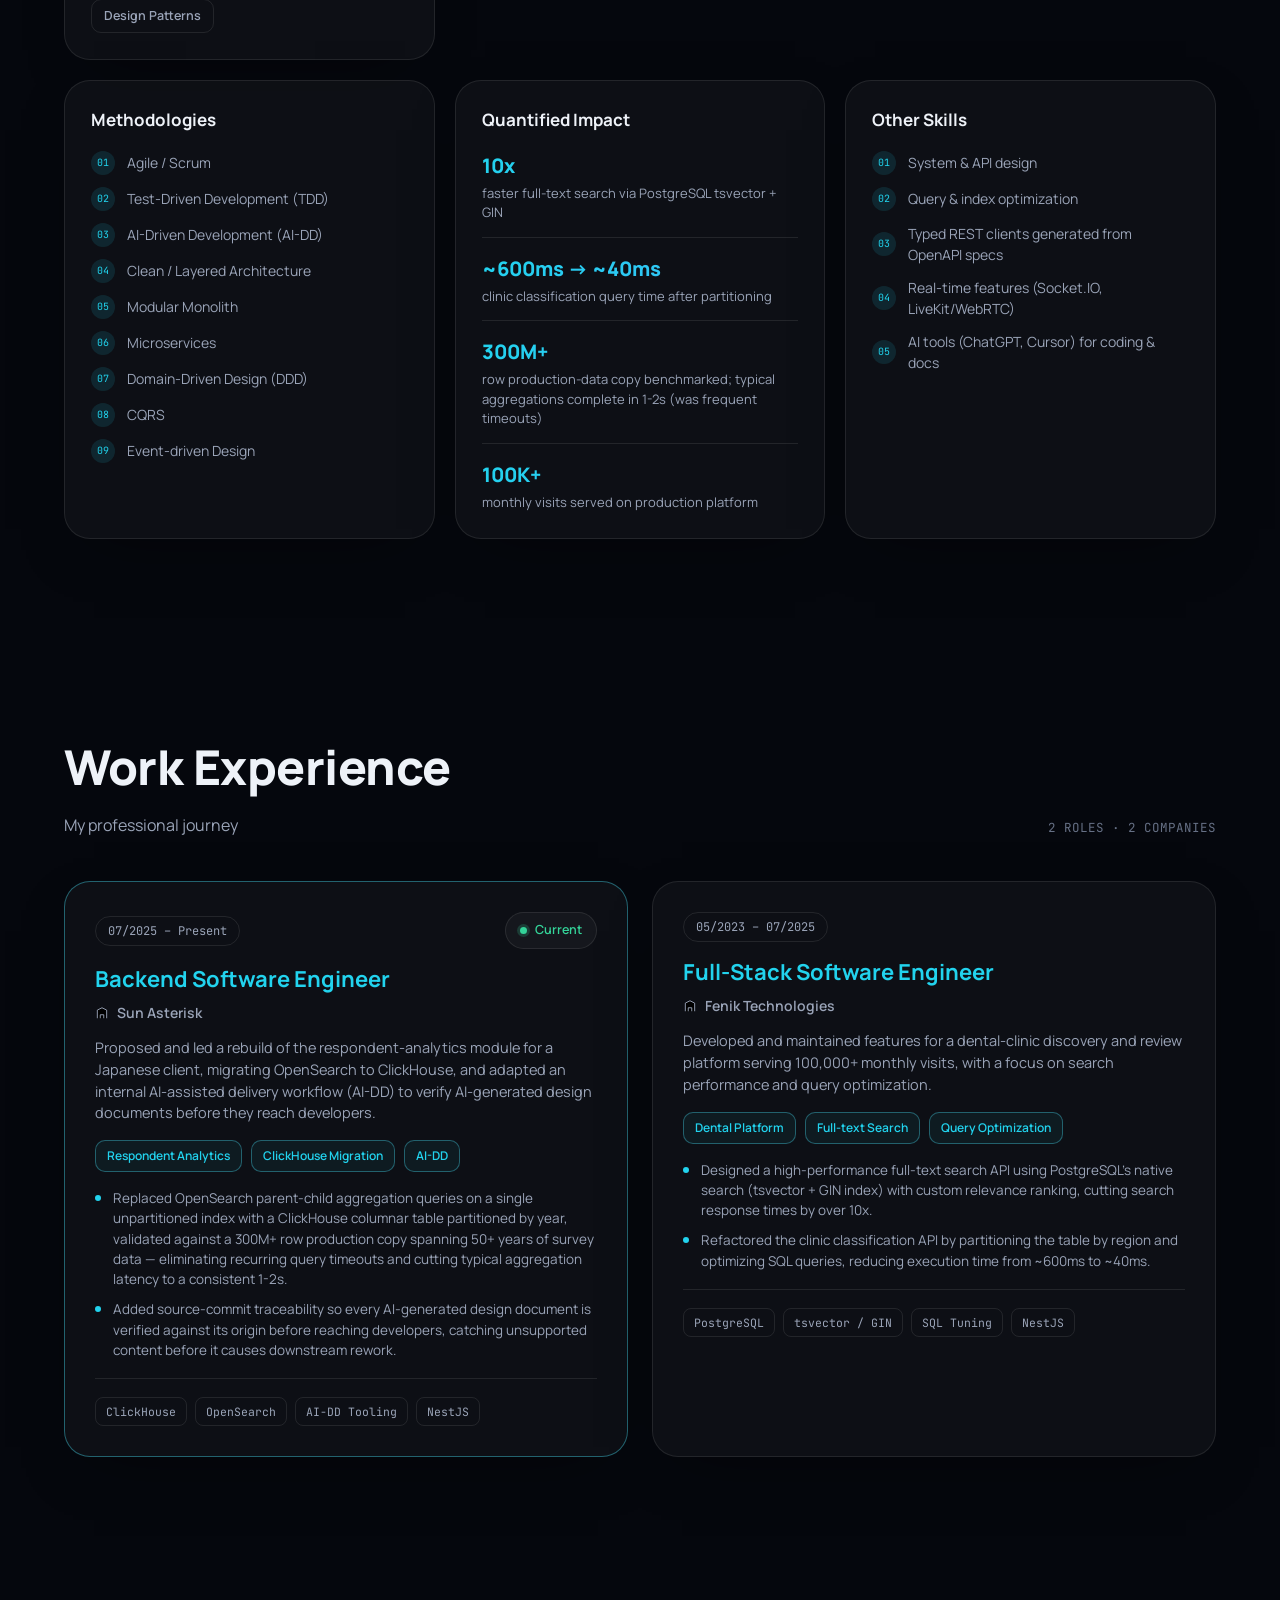
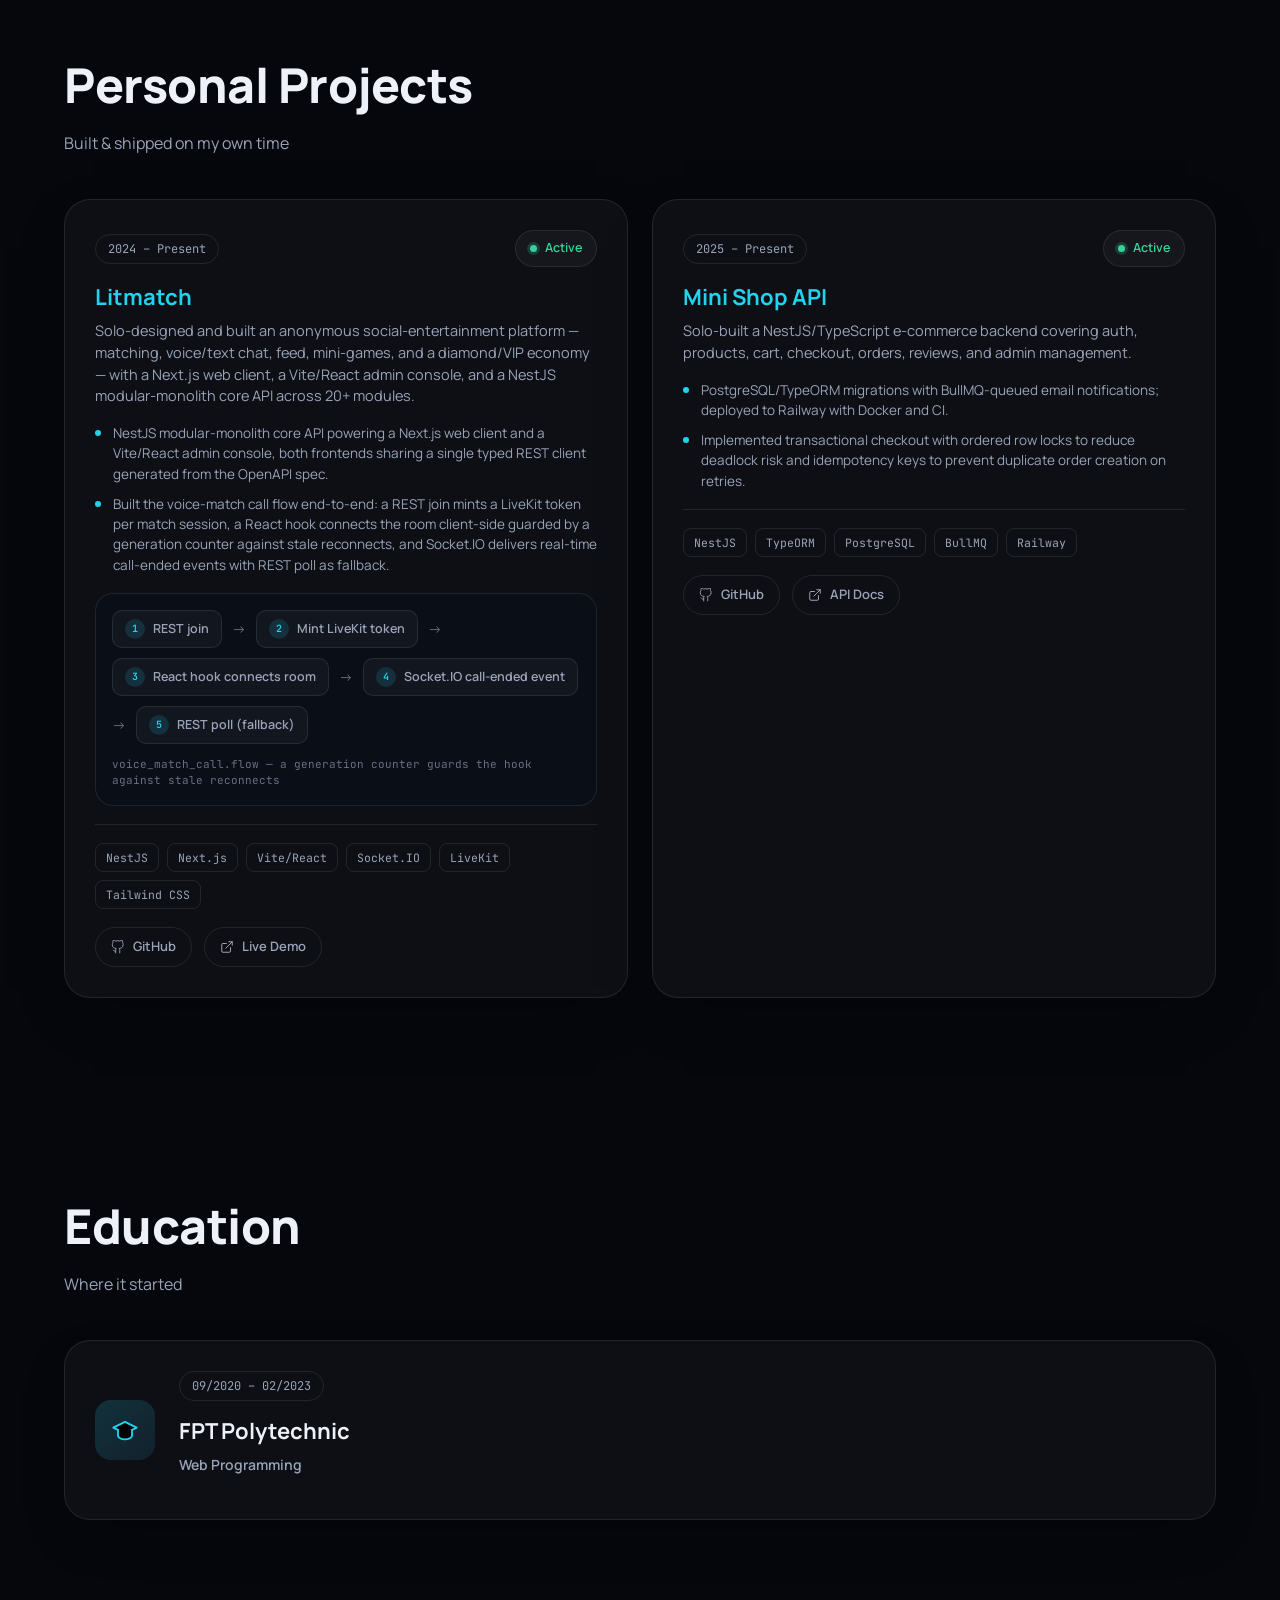
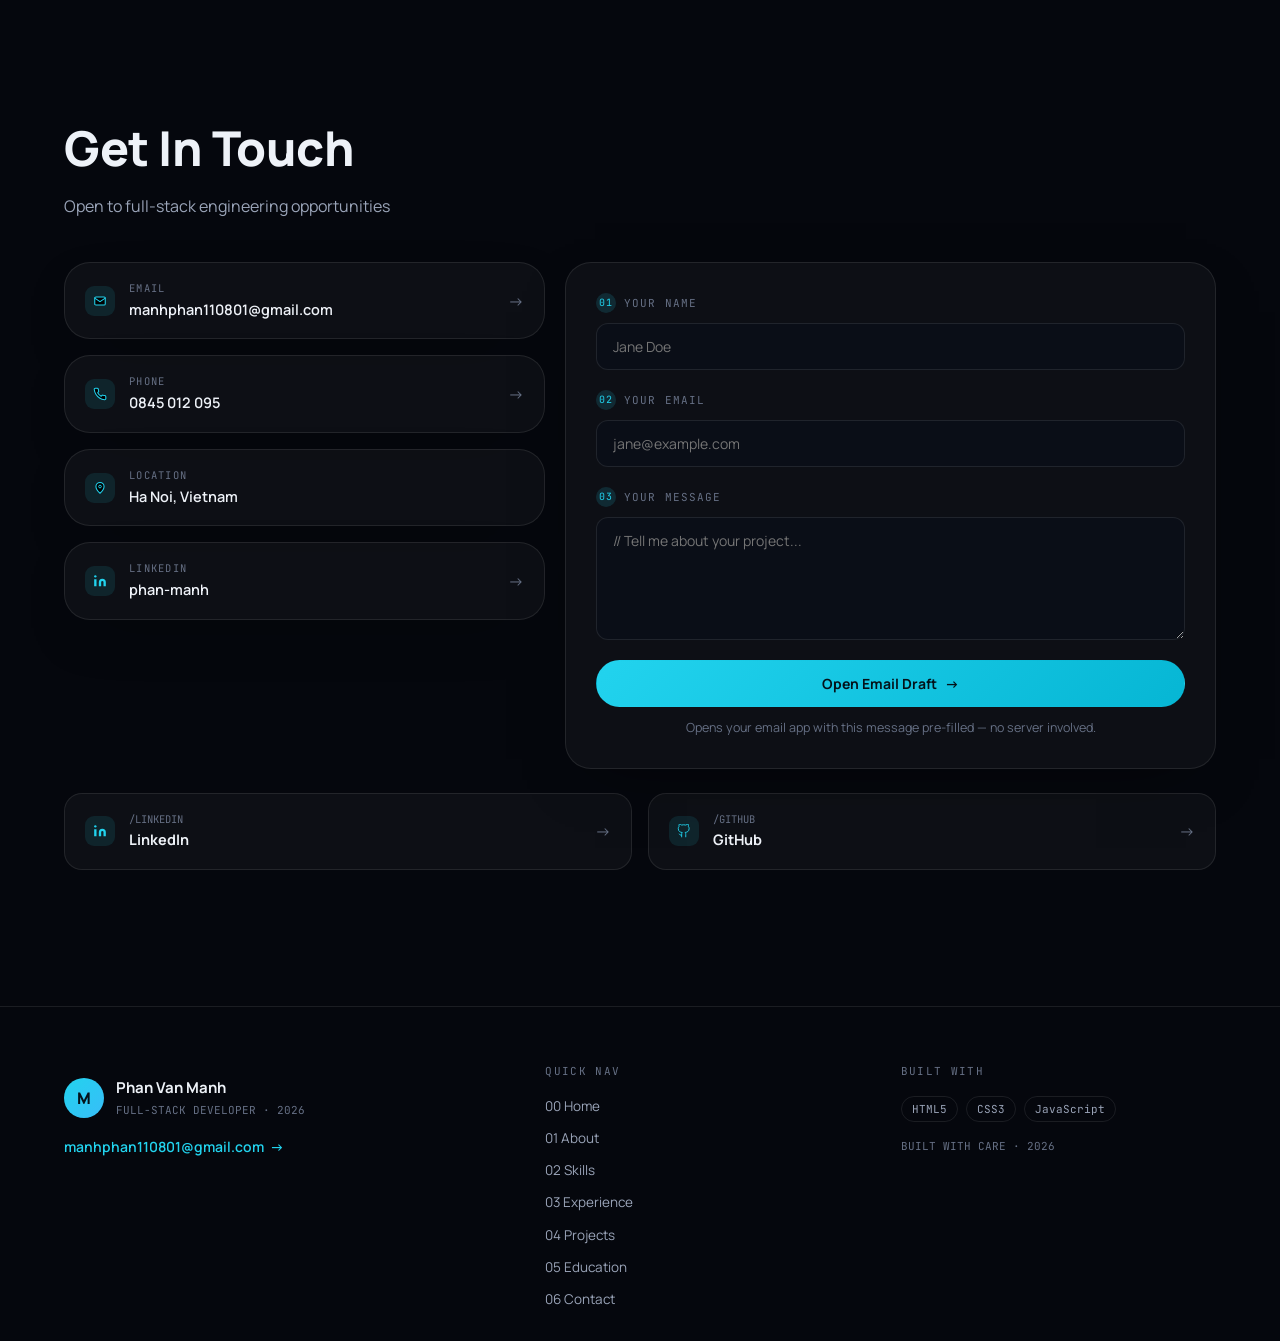
==== commit 192677b8: "Sync Skills section with latest CV - Add Engineering Principles card (OOP, SOLID, DRY, KISS, YAGNI, " ====
--- a/index.html
+++ b/index.html
@@ -378,6 +378,21 @@
           <span class="tag">Git</span>
         </div>
       </article>
+
+      <article class="card skill-card">
+        <div class="skill-top bar-teal">
+          <span class="skill-index">10</span>
+          <h3>Engineering Principles</h3>
+        </div>
+        <div class="tag-list">
+          <span class="tag">OOP</span>
+          <span class="tag">SOLID</span>
+          <span class="tag">DRY</span>
+          <span class="tag">KISS</span>
+          <span class="tag">YAGNI</span>
+          <span class="tag">Design Patterns</span>
+        </div>
+      </article>
     </div>
 
     <div class="skills-grid skills-grid-row2">
@@ -389,9 +404,10 @@
           <li><i>03</i>AI-Driven Development (AI-DD)</li>
           <li><i>04</i>Clean / Layered Architecture</li>
           <li><i>05</i>Modular Monolith</li>
-          <li><i>06</i>Domain-Driven Design (DDD)</li>
-          <li><i>07</i>CQRS</li>
-          <li><i>08</i>Event-driven Design</li>
+          <li><i>06</i>Microservices</li>
+          <li><i>07</i>Domain-Driven Design (DDD)</li>
+          <li><i>08</i>CQRS</li>
+          <li><i>09</i>Event-driven Design</li>
         </ul>
       </div>
 
